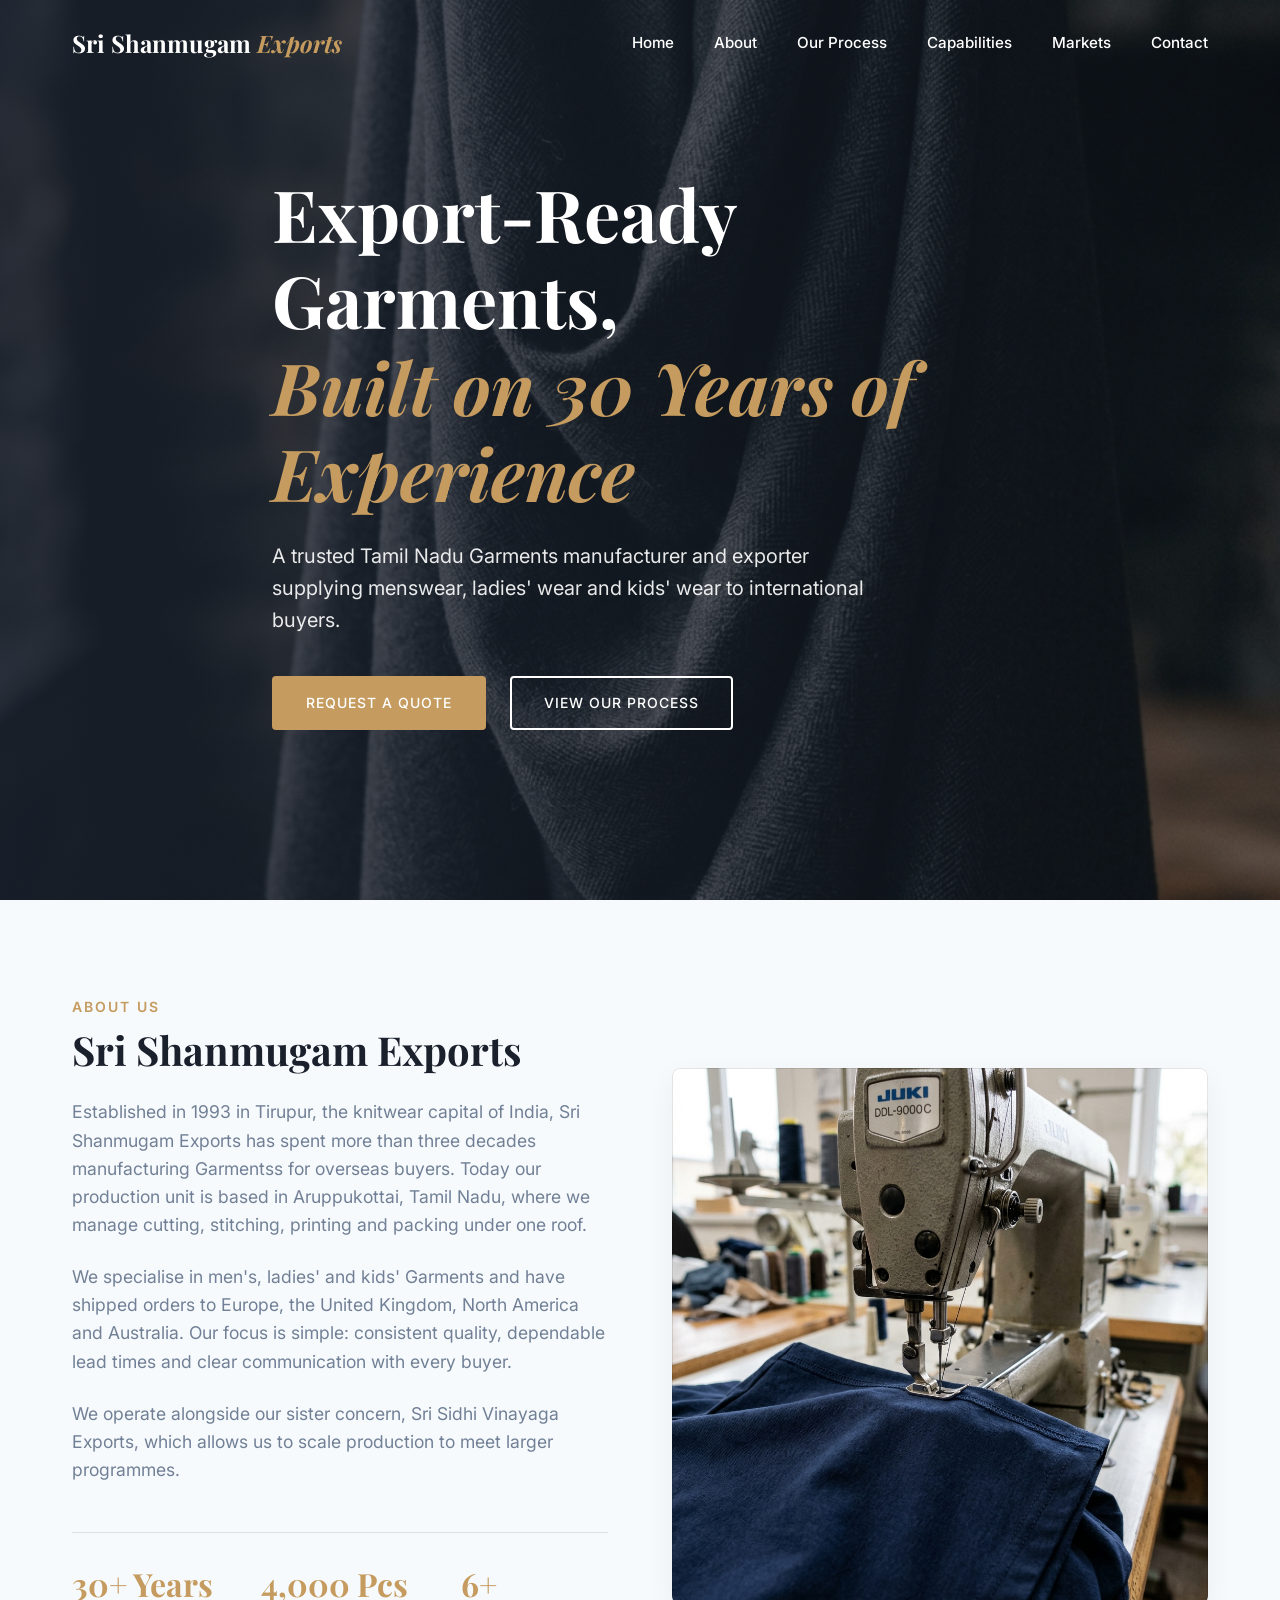
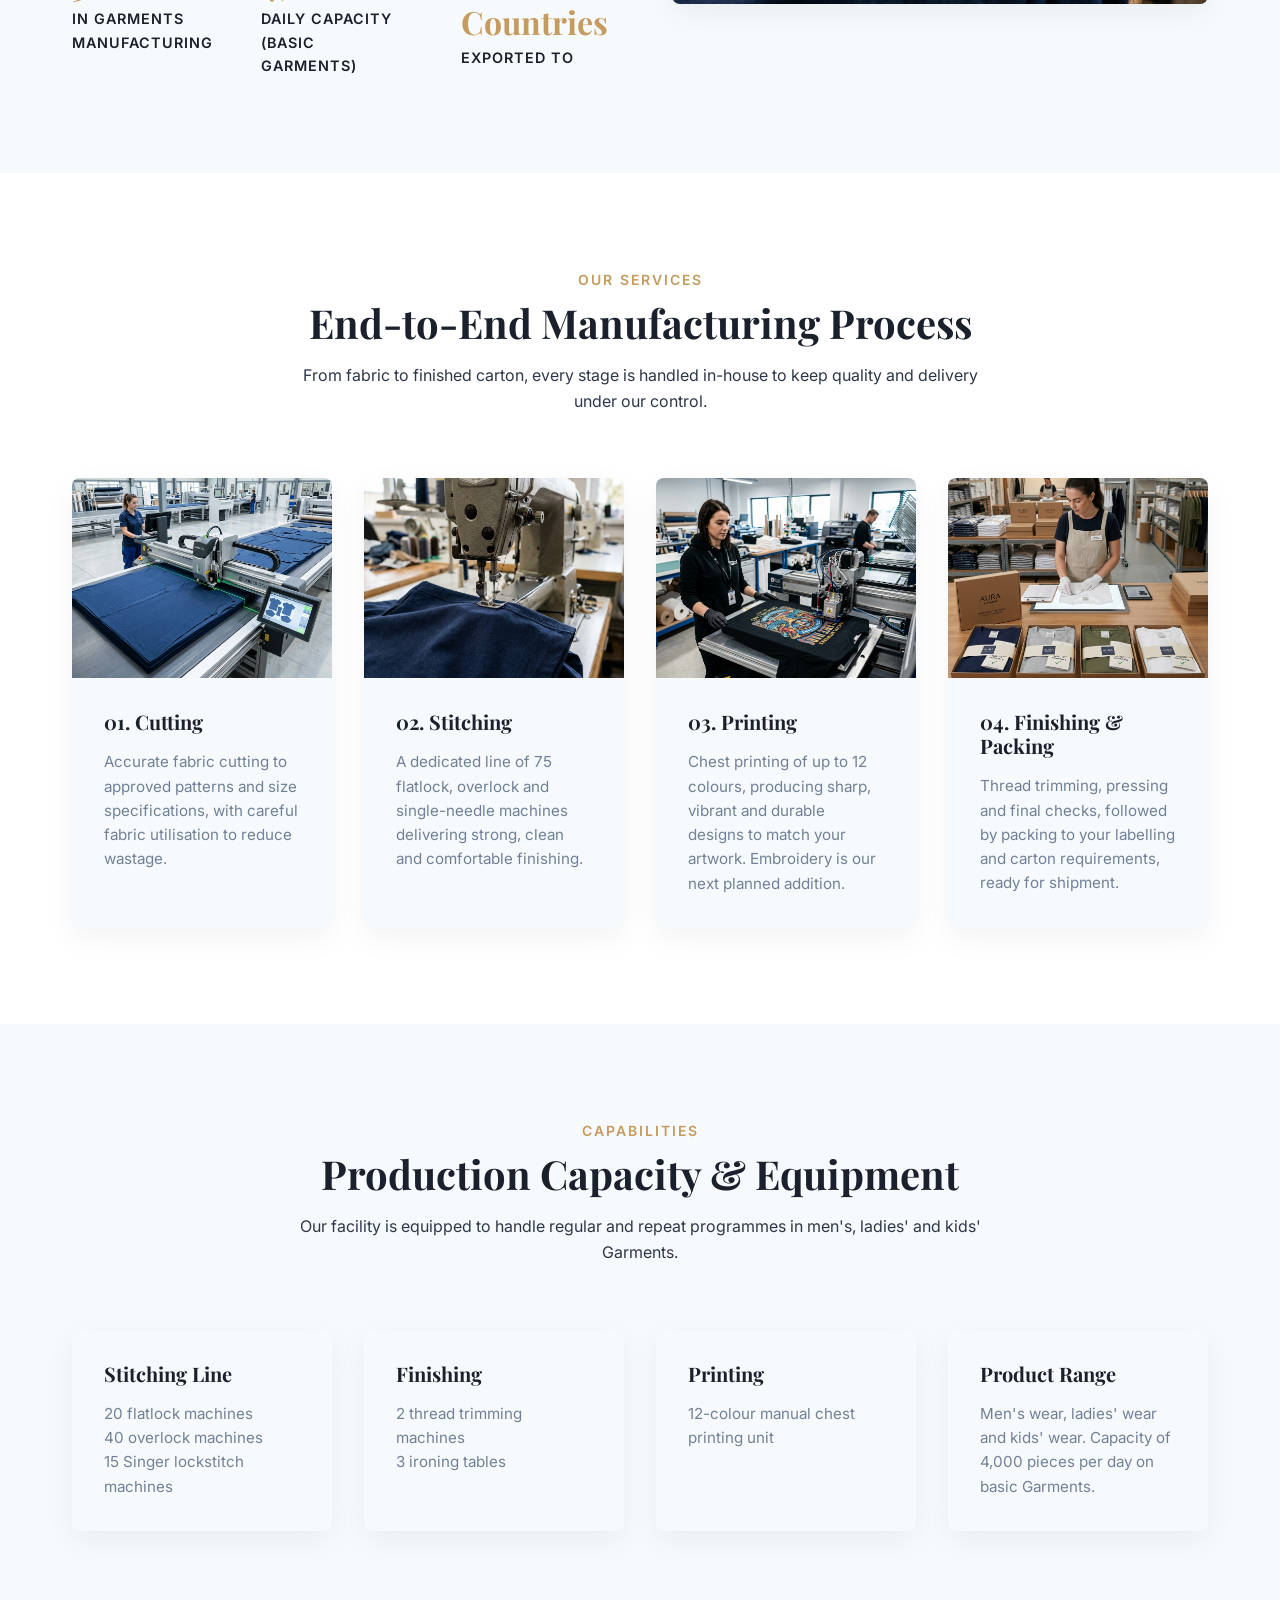
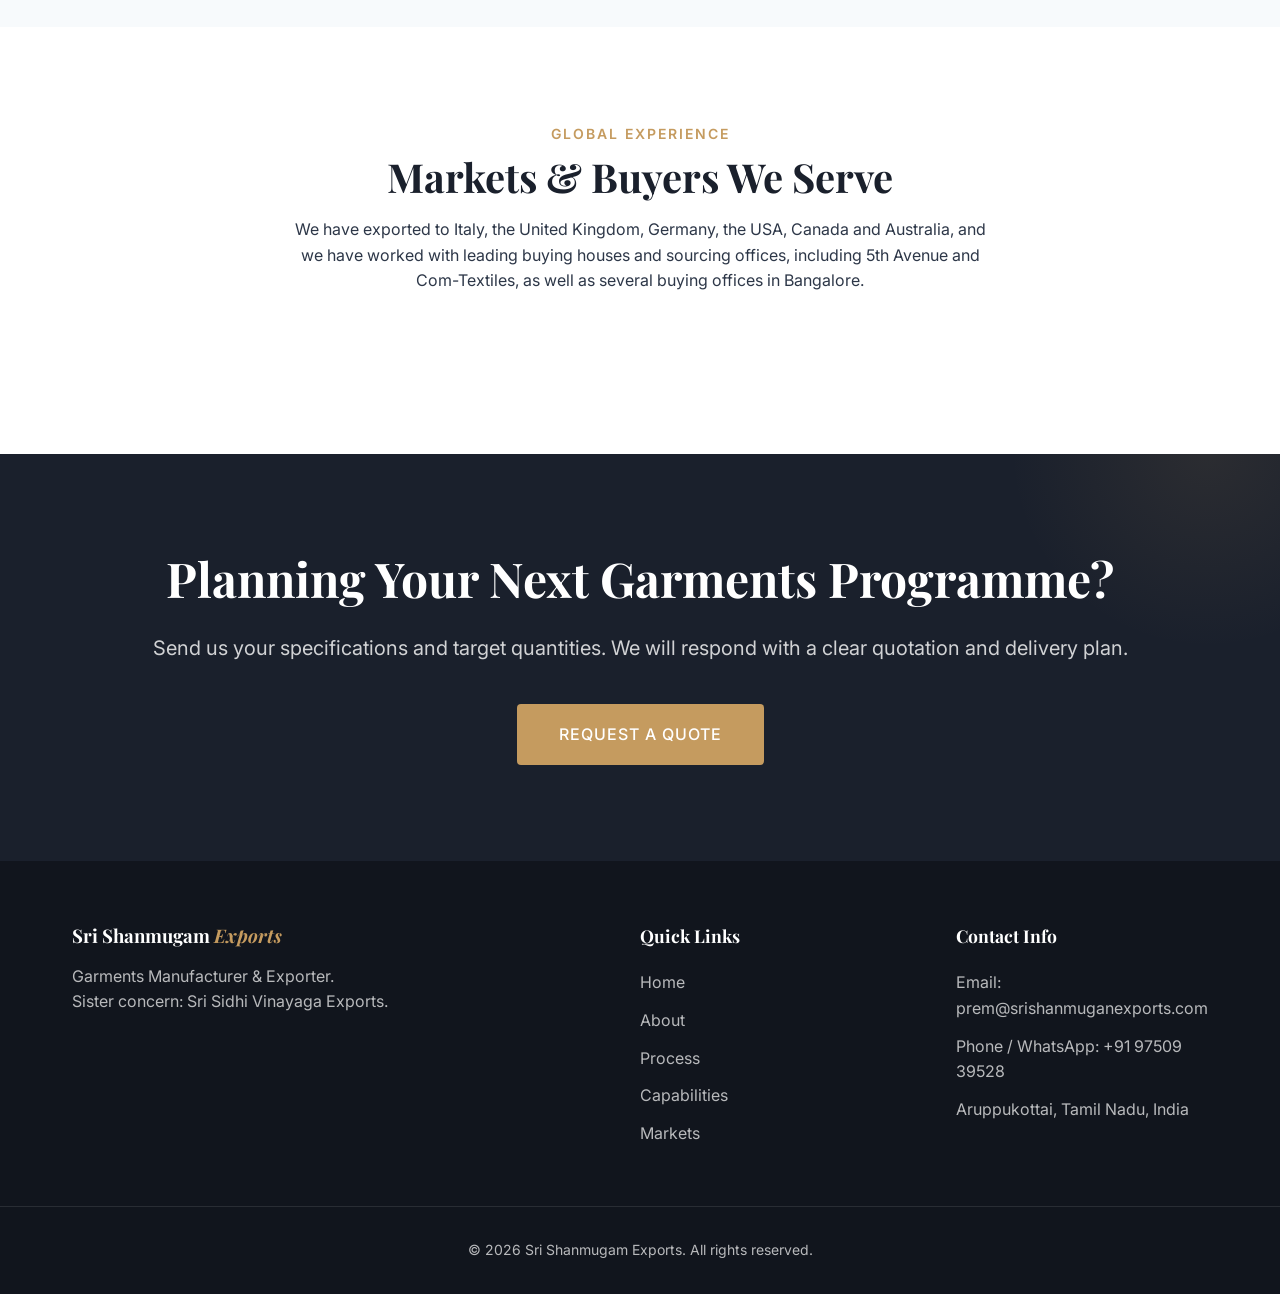
==== index.html @ 292165b9 "Update garment description in index.html Removed mention of daily capacity in the description." ====
<!DOCTYPE html>
<html lang="en">

<head>
    <meta charset="UTF-8">
    <meta name="viewport" content="width=device-width, initial-scale=1.0">
    <title>Sri Shanmugam Exports | Garments Manufacturer & Exporter, Tamil Nadu, India</title>
    <meta name="description" content="Sri Shanmugam Exports is a Tamil Nadu Garments manufacturer and exporter with 30+ years of experience. Menswear, ladies' wear and kids' wear. Capacity of 4,000 Garments per day.">
    <link rel="preconnect" href="https://fonts.googleapis.com">
    <link rel="preconnect" href="https://fonts.gstatic.com" crossorigin>
    <link
        href="https://fonts.googleapis.com/css2?family=Inter:wght@300;400;500;600;700&family=Playfair+Display:ital,wght@0,600;1,600&display=swap"
        rel="stylesheet">
    <link rel="stylesheet" href="styles.css">
</head>

<body>

    <header id="main-header">
        <div class="container header-container">
            <div class="logo">
                <a href="#">Sri Shanmugam <span>Exports</span></a>
            </div>
            <nav>
                <ul class="nav-links">
                    <li><a href="#home">Home</a></li>
                    <li><a href="#about">About</a></li>
                    <li><a href="#process">Our Process</a></li>
                    <li><a href="#capabilities">Capabilities</a></li>
                    <li><a href="#markets">Markets</a></li>
                    <li><a href="contact.html">Contact</a></li>
                </ul>
            </nav>
            <div class="mobile-menu-btn">
                <span></span>
                <span></span>
                <span></span>
            </div>
        </div>
    </header>

    <main>
        <section id="home" class="hero">
            <div class="hero-bg">
                <img src="assets/hero_bg.png" alt="Premium fabric texture">
                <div class="overlay"></div>
            </div>
            <div class="container hero-content fade-in-up">
                <h1>Export-Ready Garments, <br><span>Built on 30 Years of Experience</span></h1>
                <p>A trusted Tamil Nadu Garments manufacturer and exporter supplying menswear, ladies' wear and
                    kids' wear to international buyers.</p>
                <div class="hero-btns">
                    <a href="contact.html" class="btn btn-primary">Request a Quote</a>
                    <a href="#process" class="btn btn-outline">View Our Process</a>
                </div>
            </div>
        </section>

        <section id="about" class="about section-padding">
            <div class="container">
                <div class="about-grid">
                    <div class="about-text fade-in-left">
                        <span class="subtitle">About Us</span>
                        <h2>Sri Shanmugam Exports</h2>
                        <p>Established in 1993 in Tirupur, the knitwear capital of India, Sri Shanmugam Exports has
                            spent more than three decades manufacturing Garmentss for overseas buyers. Today our
                            production unit is based in Aruppukottai, Tamil Nadu, where we manage cutting, stitching,
                            printing and packing under one roof.</p>
                        <p>We specialise in men's, ladies' and kids' Garments and have shipped orders to Europe, the
                            United Kingdom, North America and Australia. Our focus is simple: consistent quality,
                            dependable lead times and clear communication with every buyer.</p>
                        <p>We operate alongside our sister concern, Sri Sidhi Vinayaga Exports, which allows us to
                            scale production to meet larger programmes.</p>
                        <div class="stats">
                            <div class="stat-item">
                                <h3>30+ Years</h3>
                                <p>In Garments Manufacturing</p>
                            </div>
                            <div class="stat-item">
                                <h3>4,000 Pcs</h3>
                                <p>Daily Capacity (Basic Garments)</p>
                            </div>
                            <div class="stat-item">
                                <h3>6+ Countries</h3>
                                <p>Exported To</p>
                            </div>
                        </div>
                    </div>
                    <div class="about-image fade-in-right">
                        <div class="image-wrapper">
                            <img src="assets/tshirt_stitching.png" alt="Garments stitching at Sri Shanmugam Exports">
                        </div>
                    </div>
                </div>
            </div>
        </section>

        <section id="process" class="process section-padding bg-light">
            <div class="container">
                <div class="section-header text-center fade-in-up">
                    <span class="subtitle">Our Services</span>
                    <h2>End-to-End Manufacturing Process</h2>
                    <p>From fabric to finished carton, every stage is handled in-house to keep quality and delivery
                        under our control.</p>
                </div>

                <div class="process-grid">
                    <div class="process-card fade-in-up" style="transition-delay: 0.1s;">
                        <div class="card-image">
                            <img src="assets/tshirt_cutting.png" alt="Fabric cutting">
                        </div>
                        <div class="card-content">
                            <h3>01. Cutting</h3>
                            <p>Accurate fabric cutting to approved patterns and size specifications, with careful
                                fabric utilisation to reduce wastage.</p>
                        </div>
                    </div>

                    <div class="process-card fade-in-up" style="transition-delay: 0.2s;">
                        <div class="card-image">
                            <img src="assets/tshirt_stitching.png" alt="Stitching">
                        </div>
                        <div class="card-content">
                            <h3>02. Stitching</h3>
                            <p>A dedicated line of 75 flatlock, overlock and single-needle machines delivering strong,
                                clean and comfortable finishing.</p>
                        </div>
                    </div>

                    <div class="process-card fade-in-up" style="transition-delay: 0.3s;">
                        <div class="card-image">
                            <img src="assets/tshirt_printing.png" alt="Chest printing">
                        </div>
                        <div class="card-content">
                            <h3>03. Printing</h3>
                            <p>Chest printing of up to 12 colours, producing sharp, vibrant and durable designs to
                                match your artwork. Embroidery is our next planned addition.</p>
                        </div>
                    </div>

                    <div class="process-card fade-in-up" style="transition-delay: 0.4s;">
                        <div class="card-image">
                            <img src="assets/tshirt_packing.png" alt="Finishing and packing">
                        </div>
                        <div class="card-content">
                            <h3>04. Finishing & Packing</h3>
                            <p>Thread trimming, pressing and final checks, followed by packing to your labelling and
                                carton requirements, ready for shipment.</p>
                        </div>
                    </div>
                </div>
            </div>
        </section>

        <section id="capabilities" class="process section-padding">
            <div class="container">
                <div class="section-header text-center fade-in-up">
                    <span class="subtitle">Capabilities</span>
                    <h2>Production Capacity & Equipment</h2>
                    <p>Our facility is equipped to handle regular and repeat programmes in men's, ladies' and kids'
                        Garments.</p>
                </div>

                <div class="process-grid">
                    <div class="process-card fade-in-up">
                        <div class="card-content">
                            <h3>Stitching Line</h3>
                            <p>20 flatlock machines<br>40 overlock machines<br>15 Singer lockstitch machines</p>
                        </div>
                    </div>
                    <div class="process-card fade-in-up">
                        <div class="card-content">
                            <h3>Finishing</h3>
                            <p>2 thread trimming machines<br>3 ironing tables</p>
                        </div>
                    </div>
                    <div class="process-card fade-in-up">
                        <div class="card-content">
                            <h3>Printing</h3>
                            <p>12-colour manual chest printing unit</p>
                        </div>
                    </div>
                    <div class="process-card fade-in-up">
                        <div class="card-content">
                            <h3>Product Range</h3>
                            <p>Men's wear, ladies' wear and kids' wear. Capacity of 4,000 pieces per day on basic
                                Garments.</p>
                        </div>
                    </div>
                </div>
            </div>
        </section>

        <section id="markets" class="process section-padding bg-light">
            <div class="container">
                <div class="section-header text-center fade-in-up">
                    <span class="subtitle">Global Experience</span>
                    <h2>Markets & Buyers We Serve</h2>
                    <p>We have exported to Italy, the United Kingdom, Germany, the USA, Canada and Australia, and
                        we have worked with leading buying houses and sourcing offices, including 5th Avenue and
                        Com-Textiles, as well as several buying offices in Bangalore.</p>
                    <!-- OPTIONAL: add buyer brand names below ONLY after confirming you are permitted to display them
                    <p>Brand programmes handled include Russell, Joe Boxer, Crocodile, Petrol, Replay and Allen Solly.</p>
                    -->
                </div>
            </div>
        </section>

        <section id="contact" class="cta section-padding">
            <div class="container text-center fade-in-up">
                <h2>Planning Your Next Garments Programme?</h2>
                <p>Send us your specifications and target quantities. We will respond with a clear quotation and
                    delivery plan.</p>
                <a href="contact.html" class="btn btn-primary btn-large">Request a Quote</a>
            </div>
        </section>
    </main>

    <footer>
        <div class="container footer-content">
            <div class="footer-brand">
                <h3>Sri Shanmugam <span>Exports</span></h3>
                <p>Garments Manufacturer & Exporter.<br>Sister concern: Sri Sidhi Vinayaga Exports.</p>
            </div>
            <div class="footer-links">
                <h4>Quick Links</h4>
                <ul>
                    <li><a href="#home">Home</a></li>
                    <li><a href="#about">About</a></li>
                    <li><a href="#process">Process</a></li>
                    <li><a href="#capabilities">Capabilities</a></li>
                    <li><a href="#markets">Markets</a></li>
                </ul>
            </div>
            <div class="footer-contact">
                <h4>Contact Info</h4>
                <p>Email: prem@srishanmuganexports.com</p>
                <p>Phone / WhatsApp: +91 97509 39528</p>
                <p>Aruppukottai, Tamil Nadu, India</p>
            </div>
        </div>
        <div class="footer-bottom text-center">
            <p>&copy; 2026 Sri Shanmugam Exports. All rights reserved.</p>
        </div>
    </footer>

    <script src="script.js"></script>
</body>

</html>
---- styles.css ----
:root {
    /* Color Palette */
    --color-primary: #1A202C; /* Deep Slate/Navy */
    --color-secondary: #2D3748;
    --color-accent: #C59B5F; /* Soft Gold/Bronze */
    --color-accent-hover: #A37F4C;
    --color-light: #F7FAFC;
    --color-white: #FFFFFF;
    --color-text-main: #2D3748;
    --color-text-muted: #718096;
    
    /* Typography */
    --font-heading: 'Playfair Display', serif;
    --font-body: 'Inter', sans-serif;
    
    /* Spacing & Layout */
    --transition: all 0.3s cubic-bezier(0.25, 0.8, 0.25, 1);
    --border-radius: 8px;
    --box-shadow: 0 10px 30px rgba(0, 0, 0, 0.05);
    --box-shadow-hover: 0 15px 40px rgba(0, 0, 0, 0.1);
}

* {
    margin: 0;
    padding: 0;
    box-sizing: border-box;
}

html {
    scroll-behavior: smooth;
}

body {
    font-family: var(--font-body);
    color: var(--color-text-main);
    background-color: var(--color-light);
    line-height: 1.6;
    overflow-x: hidden;
}

h1, h2, h3, h4, h5, h6 {
    font-family: var(--font-heading);
    color: var(--color-primary);
    line-height: 1.2;
    margin-bottom: 1rem;
}

a {
    text-decoration: none;
    color: inherit;
    transition: var(--transition);
}

ul {
    list-style: none;
}

img {
    max-width: 100%;
    height: auto;
    display: block;
}

.container {
    max-width: 1200px;
    margin: 0 auto;
    padding: 0 2rem;
}

.section-padding {
    padding: 6rem 0;
}

.text-center {
    text-align: center;
}

.bg-light {
    background-color: var(--color-white);
}

/* Typography Utilities */
.subtitle {
    display: block;
    color: var(--color-accent);
    text-transform: uppercase;
    letter-spacing: 2px;
    font-size: 0.875rem;
    font-weight: 600;
    margin-bottom: 0.5rem;
}

/* Buttons */
.btn {
    display: inline-block;
    padding: 0.875rem 2rem;
    border-radius: 4px;
    font-weight: 500;
    text-transform: uppercase;
    letter-spacing: 1px;
    font-size: 0.875rem;
    cursor: pointer;
    border: 2px solid transparent;
}

.btn-primary {
    background-color: var(--color-accent);
    color: var(--color-white);
}

.btn-primary:hover {
    background-color: var(--color-accent-hover);
    transform: translateY(-2px);
}

.btn-outline {
    background-color: transparent;
    color: var(--color-white);
    border-color: var(--color-white);
}

.btn-outline:hover {
    background-color: var(--color-white);
    color: var(--color-primary);
    transform: translateY(-2px);
}

.btn-large {
    padding: 1rem 2.5rem;
    font-size: 1rem;
}

/* Header & Navigation */
header {
    position: fixed;
    top: 0;
    left: 0;
    width: 100%;
    z-index: 1000;
    padding: 1.5rem 0;
    transition: var(--transition);
}

header.scrolled {
    background-color: var(--color-white);
    padding: 1rem 0;
    box-shadow: 0 2px 20px rgba(0, 0, 0, 0.05);
}

header.scrolled .logo a,
header.scrolled .nav-links a {
    color: var(--color-primary);
}

header.scrolled .mobile-menu-btn span {
    background-color: var(--color-primary);
}

.header-container {
    display: flex;
    justify-content: space-between;
    align-items: center;
}

.logo a {
    font-family: var(--font-heading);
    font-size: 1.5rem;
    font-weight: 700;
    color: var(--color-white);
}

.logo span {
    color: var(--color-accent);
    font-style: italic;
}

.nav-links {
    display: flex;
    gap: 2.5rem;
}

.nav-links a {
    color: var(--color-white);
    font-size: 0.95rem;
    font-weight: 500;
    position: relative;
}

.nav-links a::after {
    content: '';
    position: absolute;
    bottom: -5px;
    left: 0;
    width: 0;
    height: 2px;
    background-color: var(--color-accent);
    transition: var(--transition);
}

.nav-links a:hover::after {
    width: 100%;
}

.mobile-menu-btn {
    display: none;
    flex-direction: column;
    gap: 6px;
    cursor: pointer;
}

.mobile-menu-btn span {
    width: 30px;
    height: 2px;
    background-color: var(--color-white);
    transition: var(--transition);
}

/* Hero Section */
.hero {
    position: relative;
    height: 100vh;
    display: flex;
    align-items: center;
    overflow: hidden;
}

.hero-bg {
    position: absolute;
    top: 0;
    left: 0;
    width: 100%;
    height: 100%;
    z-index: -1;
}

.hero-bg img {
    width: 100%;
    height: 100%;
    object-fit: cover;
    transform: scale(1.05);
    animation: slowZoom 20s infinite alternate;
}

.overlay {
    position: absolute;
    top: 0;
    left: 0;
    width: 100%;
    height: 100%;
    background: linear-gradient(to right, rgba(26, 32, 44, 0.9) 0%, rgba(26, 32, 44, 0.4) 100%);
}

.hero-content {
    max-width: 800px;
}

.hero-content h1 {
    color: var(--color-white);
    font-size: 4.5rem;
    margin-bottom: 1.5rem;
}

.hero-content h1 span {
    color: var(--color-accent);
    font-style: italic;
}

.hero-content p {
    color: rgba(255, 255, 255, 0.9);
    font-size: 1.25rem;
    margin-bottom: 2.5rem;
    max-width: 600px;
}

.hero-btns {
    display: flex;
    gap: 1.5rem;
}

/* About Section */
.about-grid {
    display: grid;
    grid-template-columns: 1fr 1fr;
    gap: 4rem;
    align-items: center;
}

.about-text h2 {
    font-size: 2.5rem;
    margin-bottom: 1.5rem;
}

.about-text p {
    color: var(--color-text-muted);
    margin-bottom: 1.5rem;
    font-size: 1.1rem;
}

.stats {
    display: flex;
    gap: 3rem;
    margin-top: 3rem;
    padding-top: 2rem;
    border-top: 1px solid rgba(0, 0, 0, 0.1);
}

.stat-item h3 {
    font-size: 2rem;
    color: var(--color-accent);
    margin-bottom: 0.25rem;
}

.stat-item p {
    font-size: 0.9rem;
    color: var(--color-primary);
    text-transform: uppercase;
    letter-spacing: 1px;
    font-weight: 600;
    margin-bottom: 0;
}

.image-wrapper {
    position: relative;
    border-radius: var(--border-radius);
    overflow: hidden;
    box-shadow: var(--box-shadow);
}

.image-wrapper::after {
    content: '';
    position: absolute;
    top: 0;
    left: 0;
    width: 100%;
    height: 100%;
    box-shadow: inset 0 0 0 1px rgba(0,0,0,0.1);
    border-radius: var(--border-radius);
    pointer-events: none;
}

.image-wrapper img {
    transition: transform 0.5s ease;
}

.image-wrapper:hover img {
    transform: scale(1.05);
}

/* Process Section */
.section-header {
    margin-bottom: 4rem;
    max-width: 700px;
    margin-left: auto;
    margin-right: auto;
}

.section-header h2 {
    font-size: 2.5rem;
}

.process-grid {
    display: grid;
    grid-template-columns: repeat(auto-fit, minmax(250px, 1fr));
    gap: 2rem;
}

.process-card {
    background-color: var(--color-light);
    border-radius: var(--border-radius);
    overflow: hidden;
    box-shadow: var(--box-shadow);
    transition: var(--transition);
}

.process-card:hover {
    transform: translateY(-10px);
    box-shadow: var(--box-shadow-hover);
}

.card-image {
    height: 200px;
    overflow: hidden;
}

.card-image img {
    width: 100%;
    height: 100%;
    object-fit: cover;
    transition: transform 0.5s ease;
}

.process-card:hover .card-image img {
    transform: scale(1.1);
}

.card-content {
    padding: 2rem;
}

.card-content h3 {
    font-size: 1.25rem;
    margin-bottom: 1rem;
    color: var(--color-primary);
}

.card-content p {
    color: var(--color-text-muted);
    font-size: 0.95rem;
}

/* CTA Section */
.cta {
    background-color: var(--color-primary);
    color: var(--color-white);
    position: relative;
    overflow: hidden;
}

.cta::before {
    content: '';
    position: absolute;
    top: -50%;
    right: -10%;
    width: 400px;
    height: 400px;
    background: radial-gradient(circle, rgba(197, 155, 95, 0.1) 0%, rgba(255,255,255,0) 70%);
    border-radius: 50%;
}

.cta h2 {
    color: var(--color-white);
    font-size: 3rem;
    margin-bottom: 1.5rem;
}

.cta p {
    color: rgba(255, 255, 255, 0.8);
    font-size: 1.25rem;
    margin-bottom: 2.5rem;
}

/* Footer */
footer {
    background-color: #11151d;
    color: rgba(255, 255, 255, 0.7);
    padding: 4rem 0 2rem;
}

.footer-content {
    display: grid;
    grid-template-columns: 2fr 1fr 1fr;
    gap: 4rem;
    margin-bottom: 3rem;
}

.footer-brand h3 {
    color: var(--color-white);
    font-family: var(--font-heading);
    margin-bottom: 1rem;
}

.footer-brand span {
    color: var(--color-accent);
    font-style: italic;
}

.footer-links h4, .footer-contact h4 {
    color: var(--color-white);
    margin-bottom: 1.5rem;
    font-size: 1.1rem;
}

.footer-links ul li {
    margin-bottom: 0.75rem;
}

.footer-links a:hover {
    color: var(--color-accent);
}

.footer-contact p {
    margin-bottom: 0.75rem;
}

.footer-bottom {
    padding-top: 2rem;
    border-top: 1px solid rgba(255, 255, 255, 0.1);
    font-size: 0.875rem;
}

/* Animations & Micro-interactions */
@keyframes slowZoom {
    0% { transform: scale(1); }
    100% { transform: scale(1.1); }
}

.fade-in-up {
    opacity: 0;
    transform: translateY(30px);
    transition: opacity 0.8s ease, transform 0.8s ease;
}

.fade-in-left {
    opacity: 0;
    transform: translateX(-30px);
    transition: opacity 0.8s ease, transform 0.8s ease;
}

.fade-in-right {
    opacity: 0;
    transform: translateX(30px);
    transition: opacity 0.8s ease, transform 0.8s ease;
}

.is-visible {
    opacity: 1;
    transform: translate(0);
}

/* Responsive Design */
@media (max-width: 992px) {
    .about-grid {
        grid-template-columns: 1fr;
        gap: 3rem;
    }
    
    .hero-content h1 {
        font-size: 3.5rem;
    }
}

@media (max-width: 768px) {
    .nav-links {
        display: none;
    }
    
    .mobile-menu-btn {
        display: flex;
    }
    
    .hero-content h1 {
        font-size: 2.8rem;
    }
    
    .hero-btns {
        flex-direction: column;
        gap: 1rem;
    }
    
    .hero-btns .btn {
        width: 100%;
        text-align: center;
    }
    
    .footer-content {
        grid-template-columns: 1fr;
        gap: 2rem;
    }
}

/* Contact Page Styles */
.page-header {
    background-color: var(--color-primary);
    color: var(--color-white);
    padding: 10rem 0 6rem;
    position: relative;
}

.page-header h1 {
    color: var(--color-white);
    font-size: 3.5rem;
    margin-bottom: 1rem;
}

.page-header h1 span {
    color: var(--color-accent);
    font-style: italic;
}

.page-header p {
    font-size: 1.2rem;
    color: rgba(255, 255, 255, 0.8);
    max-width: 600px;
    margin: 0 auto;
}

.contact-grid {
    display: grid;
    grid-template-columns: 1fr 1.5fr;
    gap: 4rem;
}

.contact-info h2 {
    font-size: 2rem;
    margin-bottom: 1.5rem;
}

.contact-info p {
    color: var(--color-text-muted);
    margin-bottom: 2.5rem;
}

.info-block {
    margin-bottom: 2rem;
}

.info-block h4 {
    font-size: 1.1rem;
    margin-bottom: 0.5rem;
    color: var(--color-primary);
}

.info-block p {
    color: var(--color-text-muted);
    margin-bottom: 0;
    line-height: 1.8;
}

.info-block a {
    color: var(--color-accent);
}

.info-block a:hover {
    text-decoration: underline;
}

.contact-form-container {
    background: var(--color-white);
    padding: 3rem;
    border-radius: var(--border-radius);
    box-shadow: var(--box-shadow);
}

.form-group {
    margin-bottom: 1.5rem;
}

.form-group label {
    display: block;
    margin-bottom: 0.5rem;
    font-weight: 500;
    color: var(--color-primary);
}

.form-group input,
.form-group select,
.form-group textarea {
    width: 100%;
    padding: 0.875rem 1rem;
    border: 1px solid #E2E8F0;
    border-radius: 4px;
    font-family: var(--font-body);
    font-size: 1rem;
    color: var(--color-text-main);
    transition: var(--transition);
    background-color: var(--color-light);
}

.form-group input:focus,
.form-group select:focus,
.form-group textarea:focus {
    outline: none;
    border-color: var(--color-accent);
    box-shadow: 0 0 0 3px rgba(197, 155, 95, 0.1);
}

@media (max-width: 992px) {
    .contact-grid {
        grid-template-columns: 1fr;
    }
}
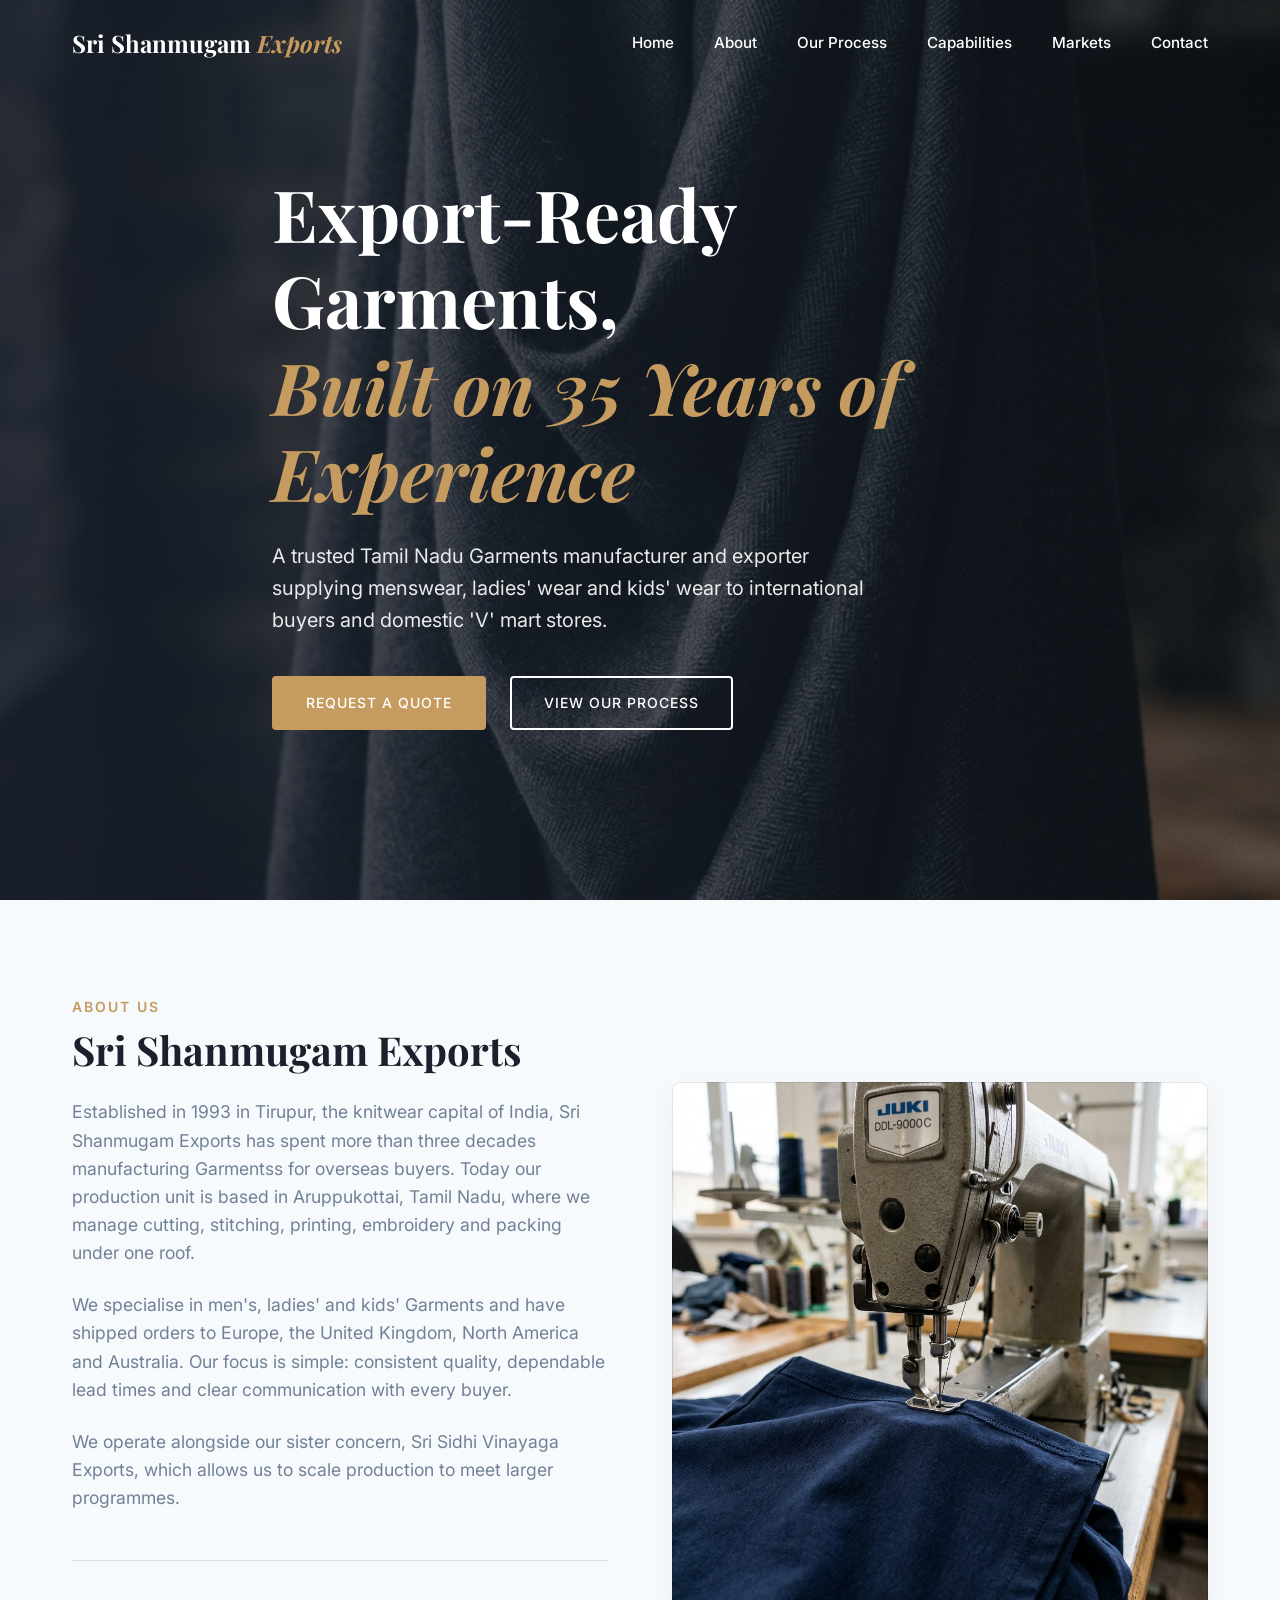
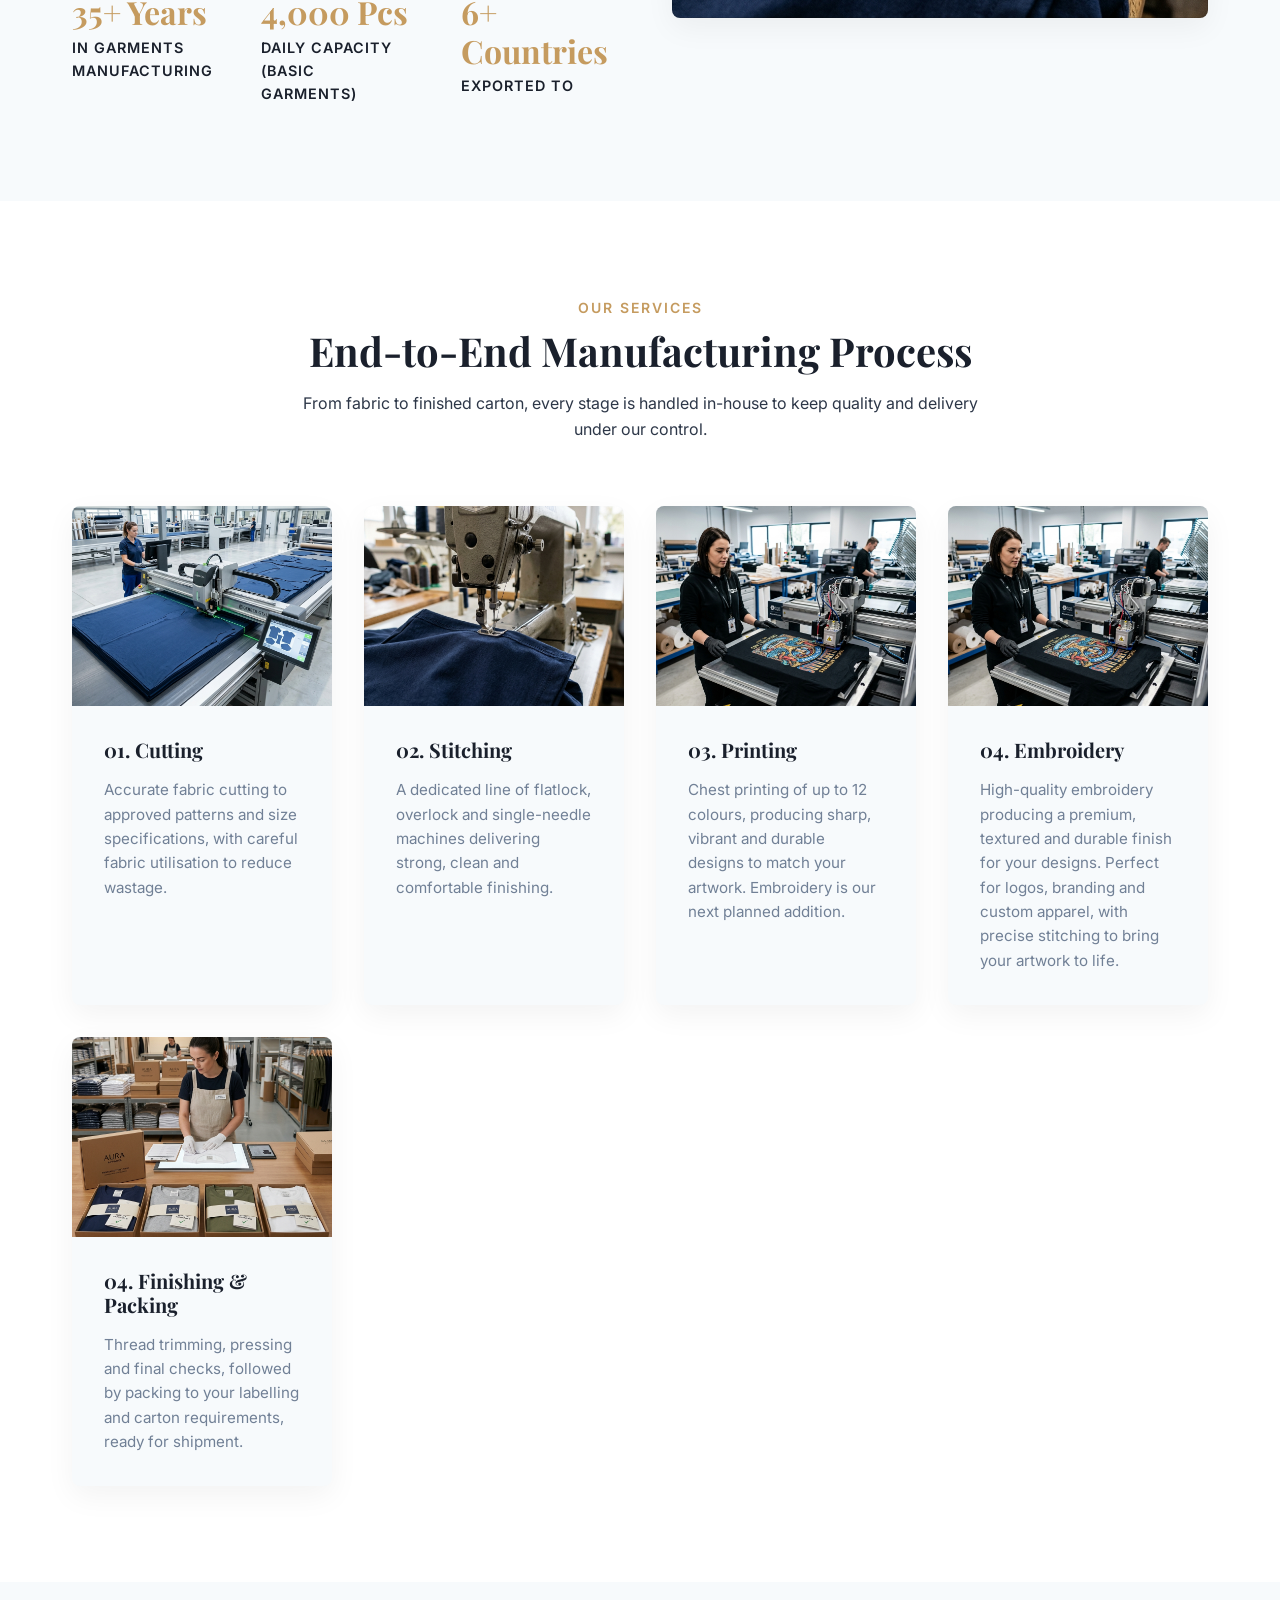
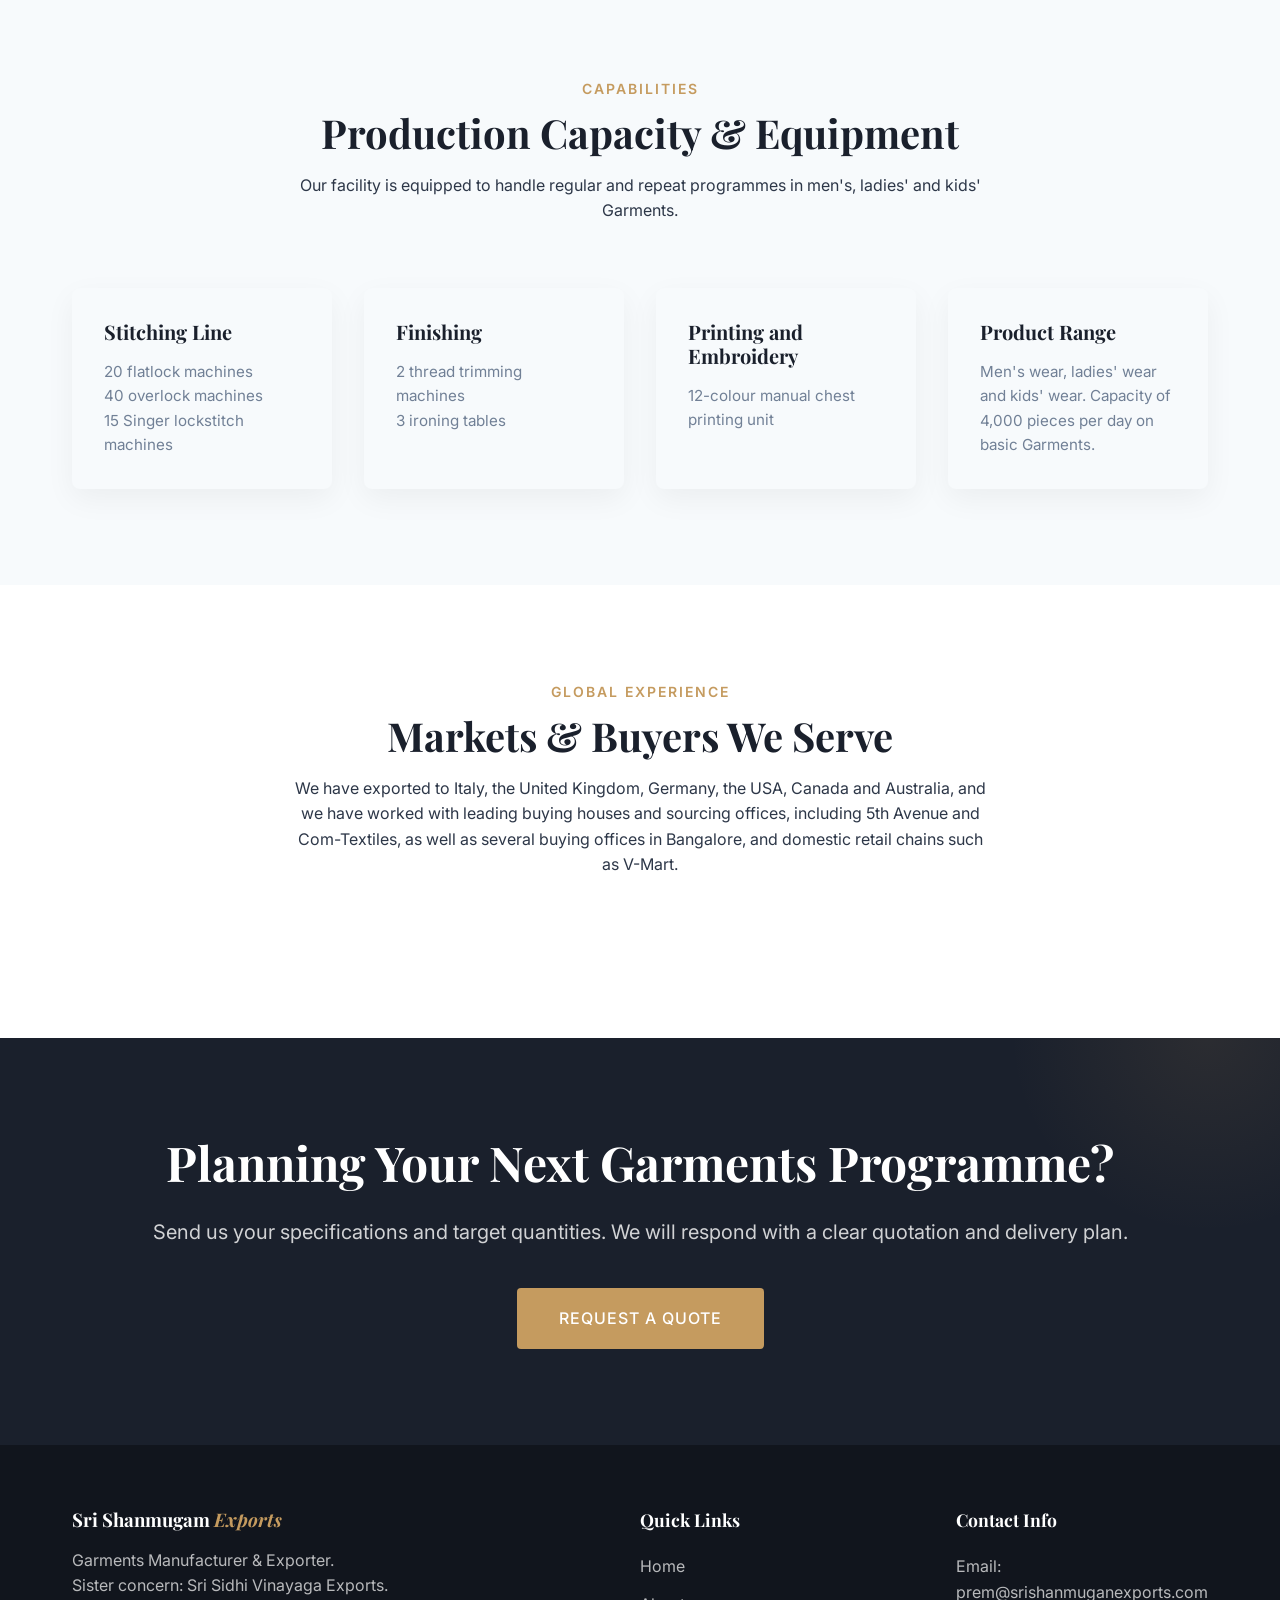
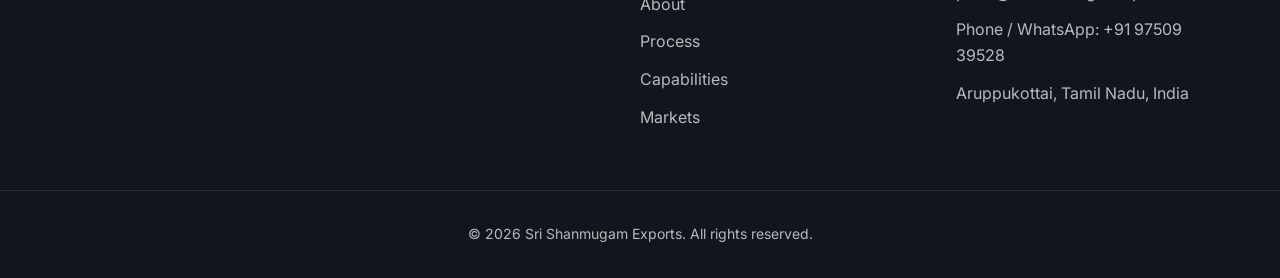
==== commit d356497e: "Update experience years and add embroidery service Updated experience references and added embroider" ====
--- a/index.html
+++ b/index.html
@@ -46,9 +46,9 @@
                 <div class="overlay"></div>
             </div>
             <div class="container hero-content fade-in-up">
-                <h1>Export-Ready Garments, <br><span>Built on 30 Years of Experience</span></h1>
+                <h1>Export-Ready Garments, <br><span>Built on 35 Years of Experience</span></h1>
                 <p>A trusted Tamil Nadu Garments manufacturer and exporter supplying menswear, ladies' wear and
-                    kids' wear to international buyers.</p>
+                    kids' wear to international buyers and domestic 'V' mart stores.</p>
                 <div class="hero-btns">
                     <a href="contact.html" class="btn btn-primary">Request a Quote</a>
                     <a href="#process" class="btn btn-outline">View Our Process</a>
@@ -65,7 +65,7 @@
                         <p>Established in 1993 in Tirupur, the knitwear capital of India, Sri Shanmugam Exports has
                             spent more than three decades manufacturing Garmentss for overseas buyers. Today our
                             production unit is based in Aruppukottai, Tamil Nadu, where we manage cutting, stitching,
-                            printing and packing under one roof.</p>
+                            printing, embroidery and packing under one roof.</p>
                         <p>We specialise in men's, ladies' and kids' Garments and have shipped orders to Europe, the
                             United Kingdom, North America and Australia. Our focus is simple: consistent quality,
                             dependable lead times and clear communication with every buyer.</p>
@@ -73,7 +73,7 @@
                             scale production to meet larger programmes.</p>
                         <div class="stats">
                             <div class="stat-item">
-                                <h3>30+ Years</h3>
+                                <h3>35+ Years</h3>
                                 <p>In Garments Manufacturing</p>
                             </div>
                             <div class="stat-item">
@@ -122,7 +122,7 @@
                         </div>
                         <div class="card-content">
                             <h3>02. Stitching</h3>
-                            <p>A dedicated line of 75 flatlock, overlock and single-needle machines delivering strong,
+                            <p>A dedicated line of flatlock, overlock and single-needle machines delivering strong,
                                 clean and comfortable finishing.</p>
                         </div>
                     </div>
@@ -135,6 +135,18 @@
                             <h3>03. Printing</h3>
                             <p>Chest printing of up to 12 colours, producing sharp, vibrant and durable designs to
                                 match your artwork. Embroidery is our next planned addition.</p>
+                        </div>
+                    </div>
+
+                     <div class="process-card fade-in-up" style="transition-delay: 0.3s;">
+                        <div class="card-image">
+                            <img src="assets/tshirt_printing.png" alt="Embroidery">
+                        </div>
+                        <div class="card-content">
+                            <h3>04. Embroidery</h3>
+                            <p>High-quality embroidery producing a premium, textured and durable finish for your designs.
+                                Perfect for logos, branding and custom apparel, with precise stitching to bring your artwork to life.
+                            </p>
                         </div>
                     </div>
 
@@ -176,7 +188,7 @@
                     </div>
                     <div class="process-card fade-in-up">
                         <div class="card-content">
-                            <h3>Printing</h3>
+                            <h3>Printing and Embroidery</h3>
                             <p>12-colour manual chest printing unit</p>
                         </div>
                     </div>
@@ -198,10 +210,7 @@
                     <h2>Markets & Buyers We Serve</h2>
                     <p>We have exported to Italy, the United Kingdom, Germany, the USA, Canada and Australia, and
                         we have worked with leading buying houses and sourcing offices, including 5th Avenue and
-                        Com-Textiles, as well as several buying offices in Bangalore.</p>
-                    <!-- OPTIONAL: add buyer brand names below ONLY after confirming you are permitted to display them
-                    <p>Brand programmes handled include Russell, Joe Boxer, Crocodile, Petrol, Replay and Allen Solly.</p>
-                    -->
+                        Com-Textiles, as well as several buying offices in Bangalore, and domestic retail chains such as V-Mart.</p>
                 </div>
             </div>
         </section>
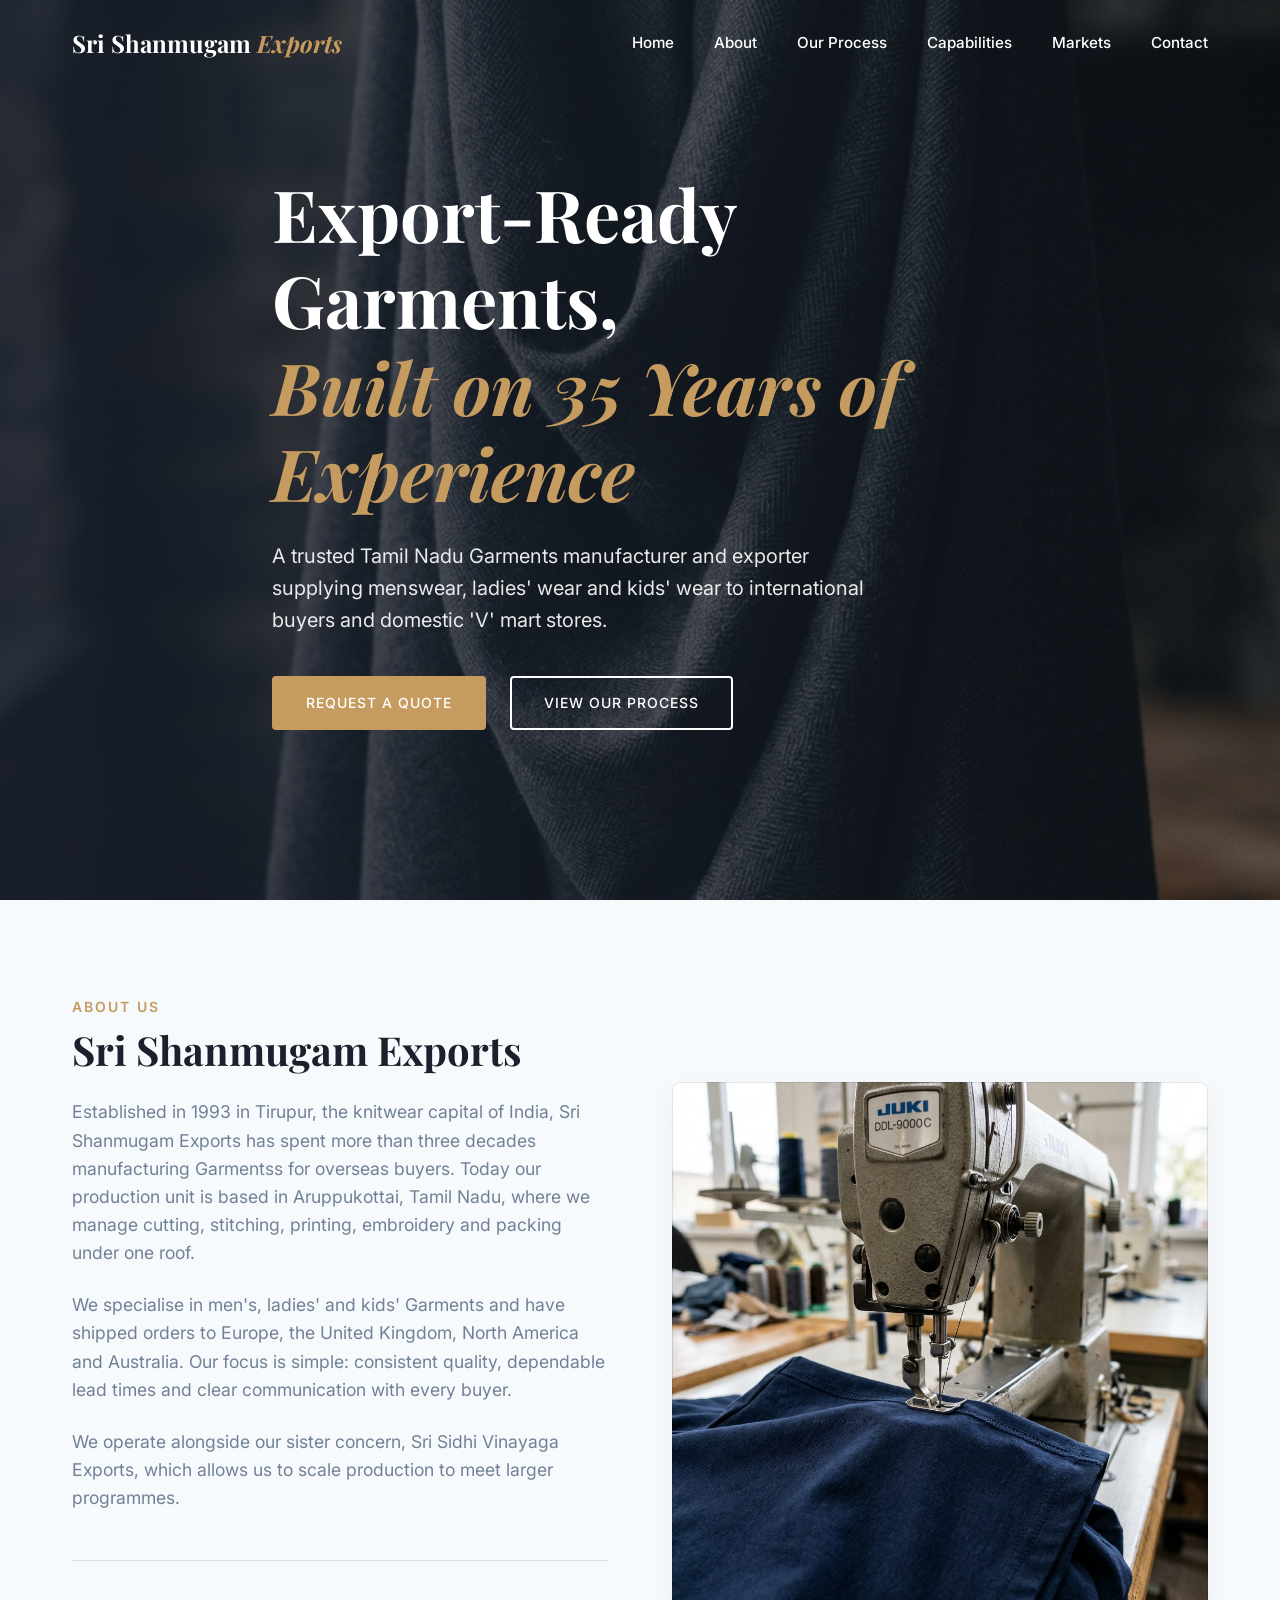
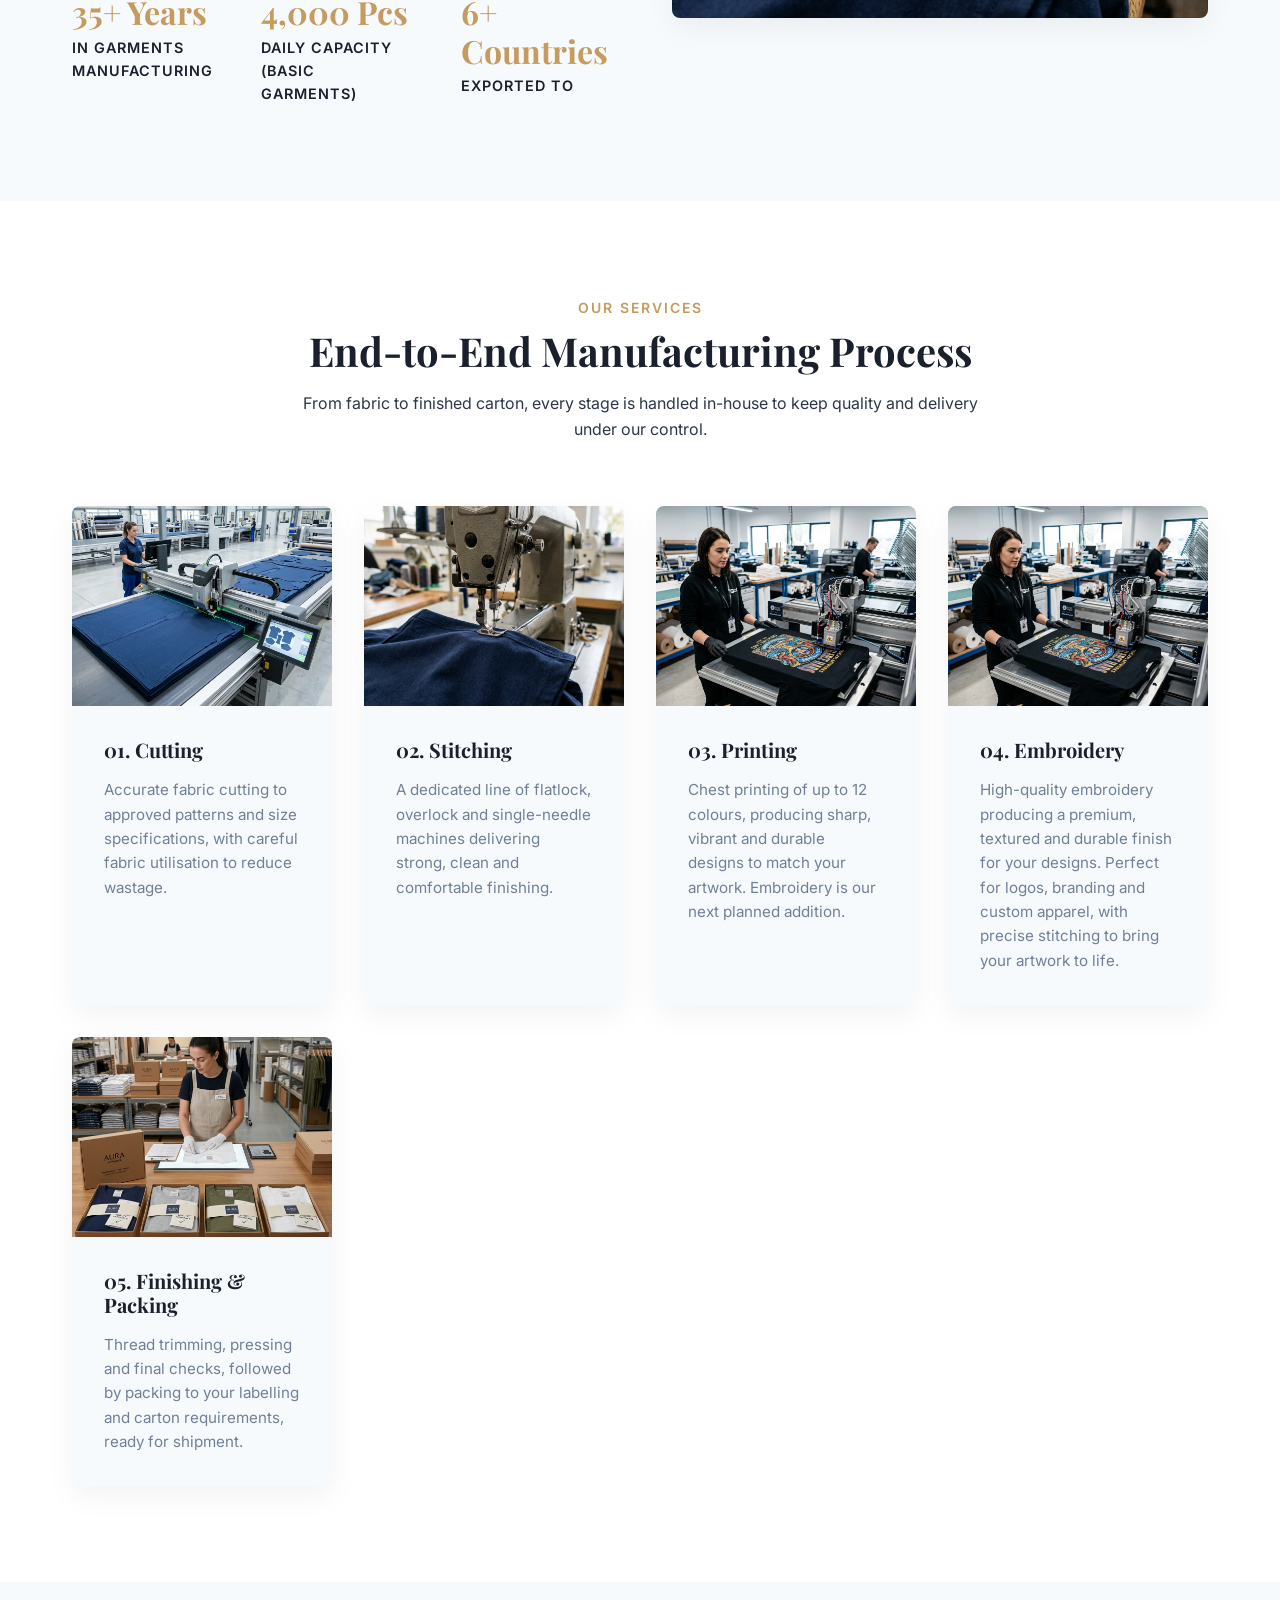
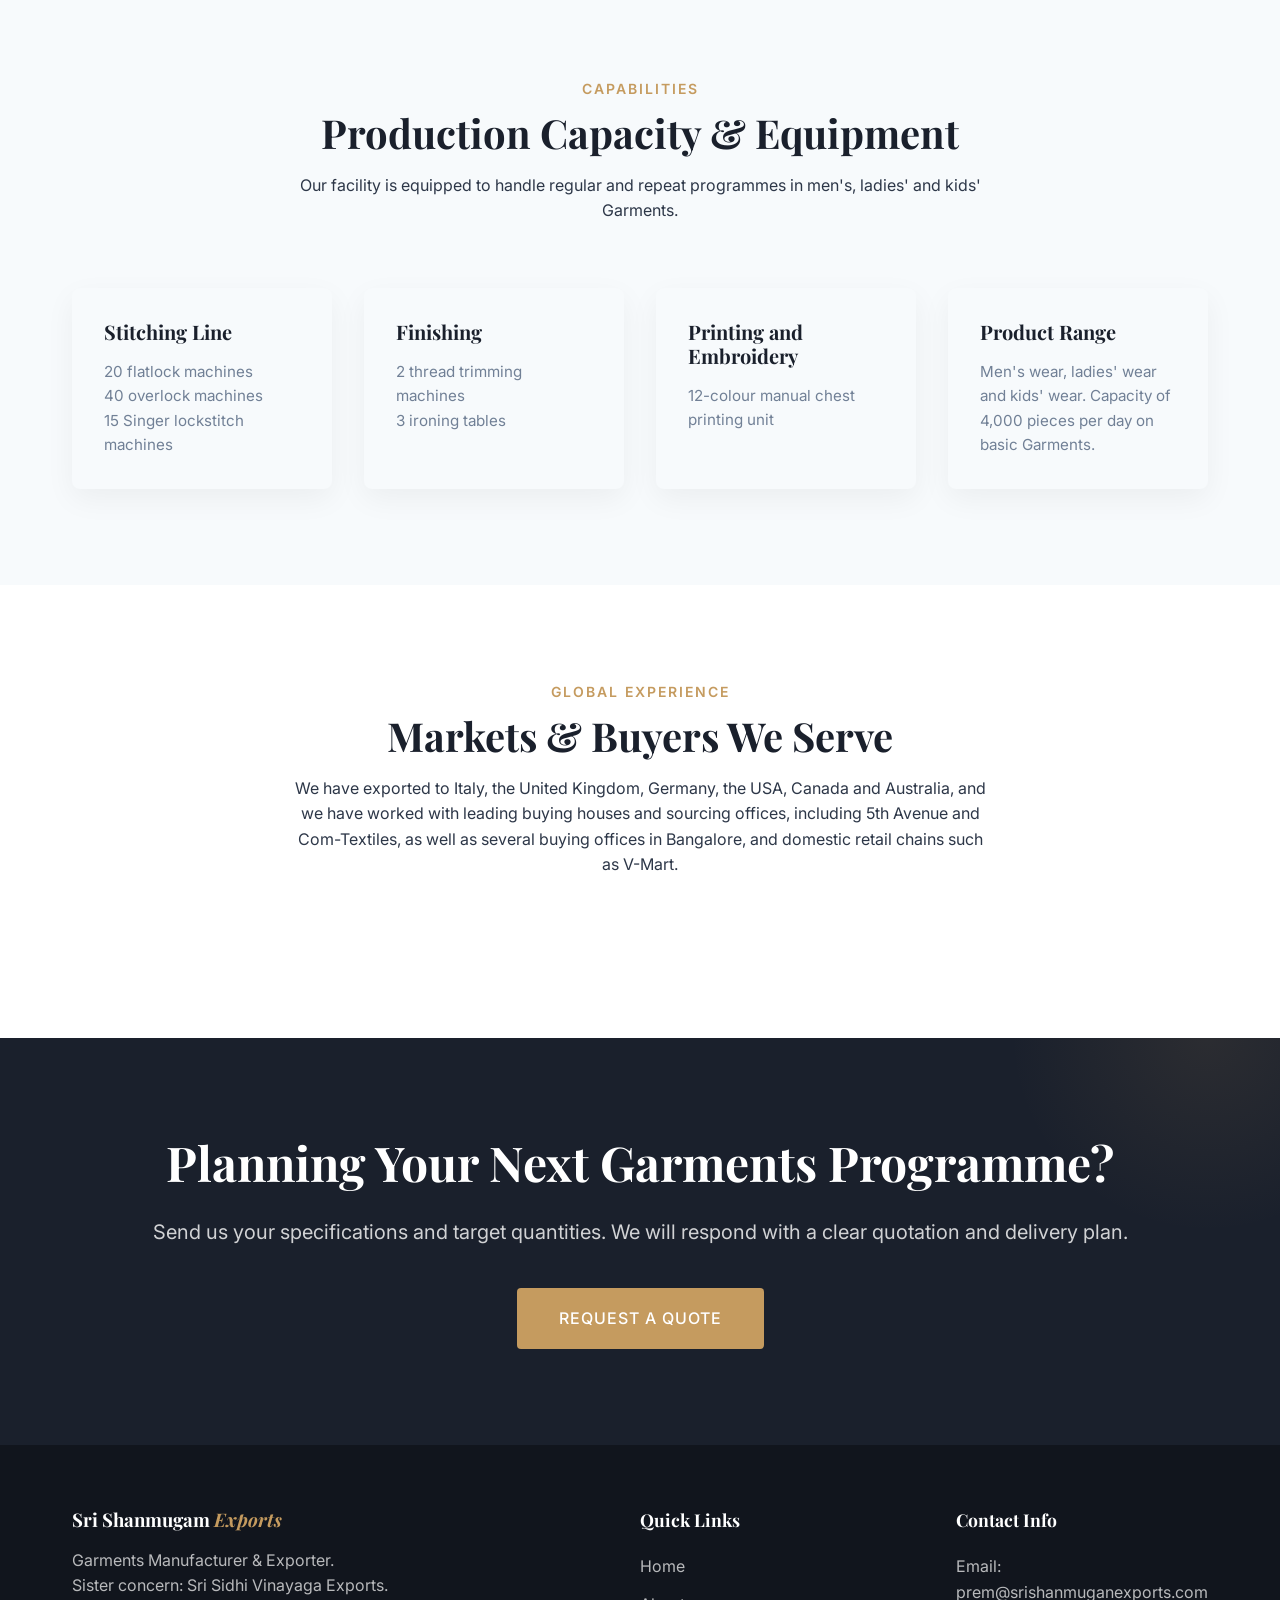
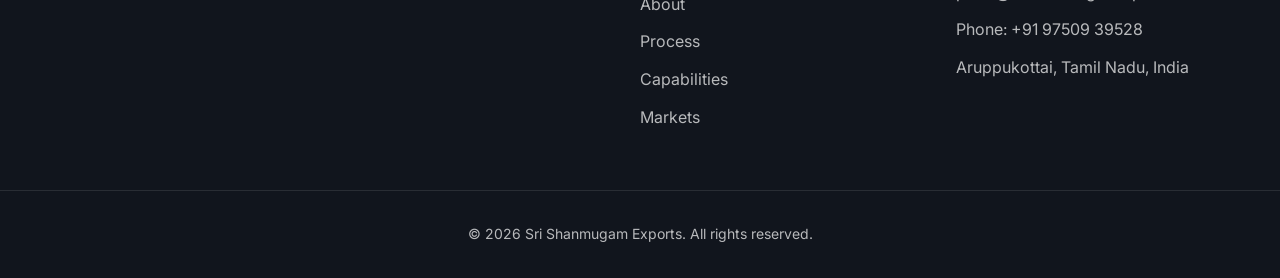
==== commit 77f604cc: "Update index.html" ====
--- a/index.html
+++ b/index.html
@@ -155,7 +155,7 @@
                             <img src="assets/tshirt_packing.png" alt="Finishing and packing">
                         </div>
                         <div class="card-content">
-                            <h3>04. Finishing & Packing</h3>
+                            <h3>05. Finishing & Packing</h3>
                             <p>Thread trimming, pressing and final checks, followed by packing to your labelling and
                                 carton requirements, ready for shipment.</p>
                         </div>
@@ -244,7 +244,7 @@
             <div class="footer-contact">
                 <h4>Contact Info</h4>
                 <p>Email: prem@srishanmuganexports.com</p>
-                <p>Phone / WhatsApp: +91 97509 39528</p>
+                <p>Phone: +91 97509 39528</p>
                 <p>Aruppukottai, Tamil Nadu, India</p>
             </div>
         </div>
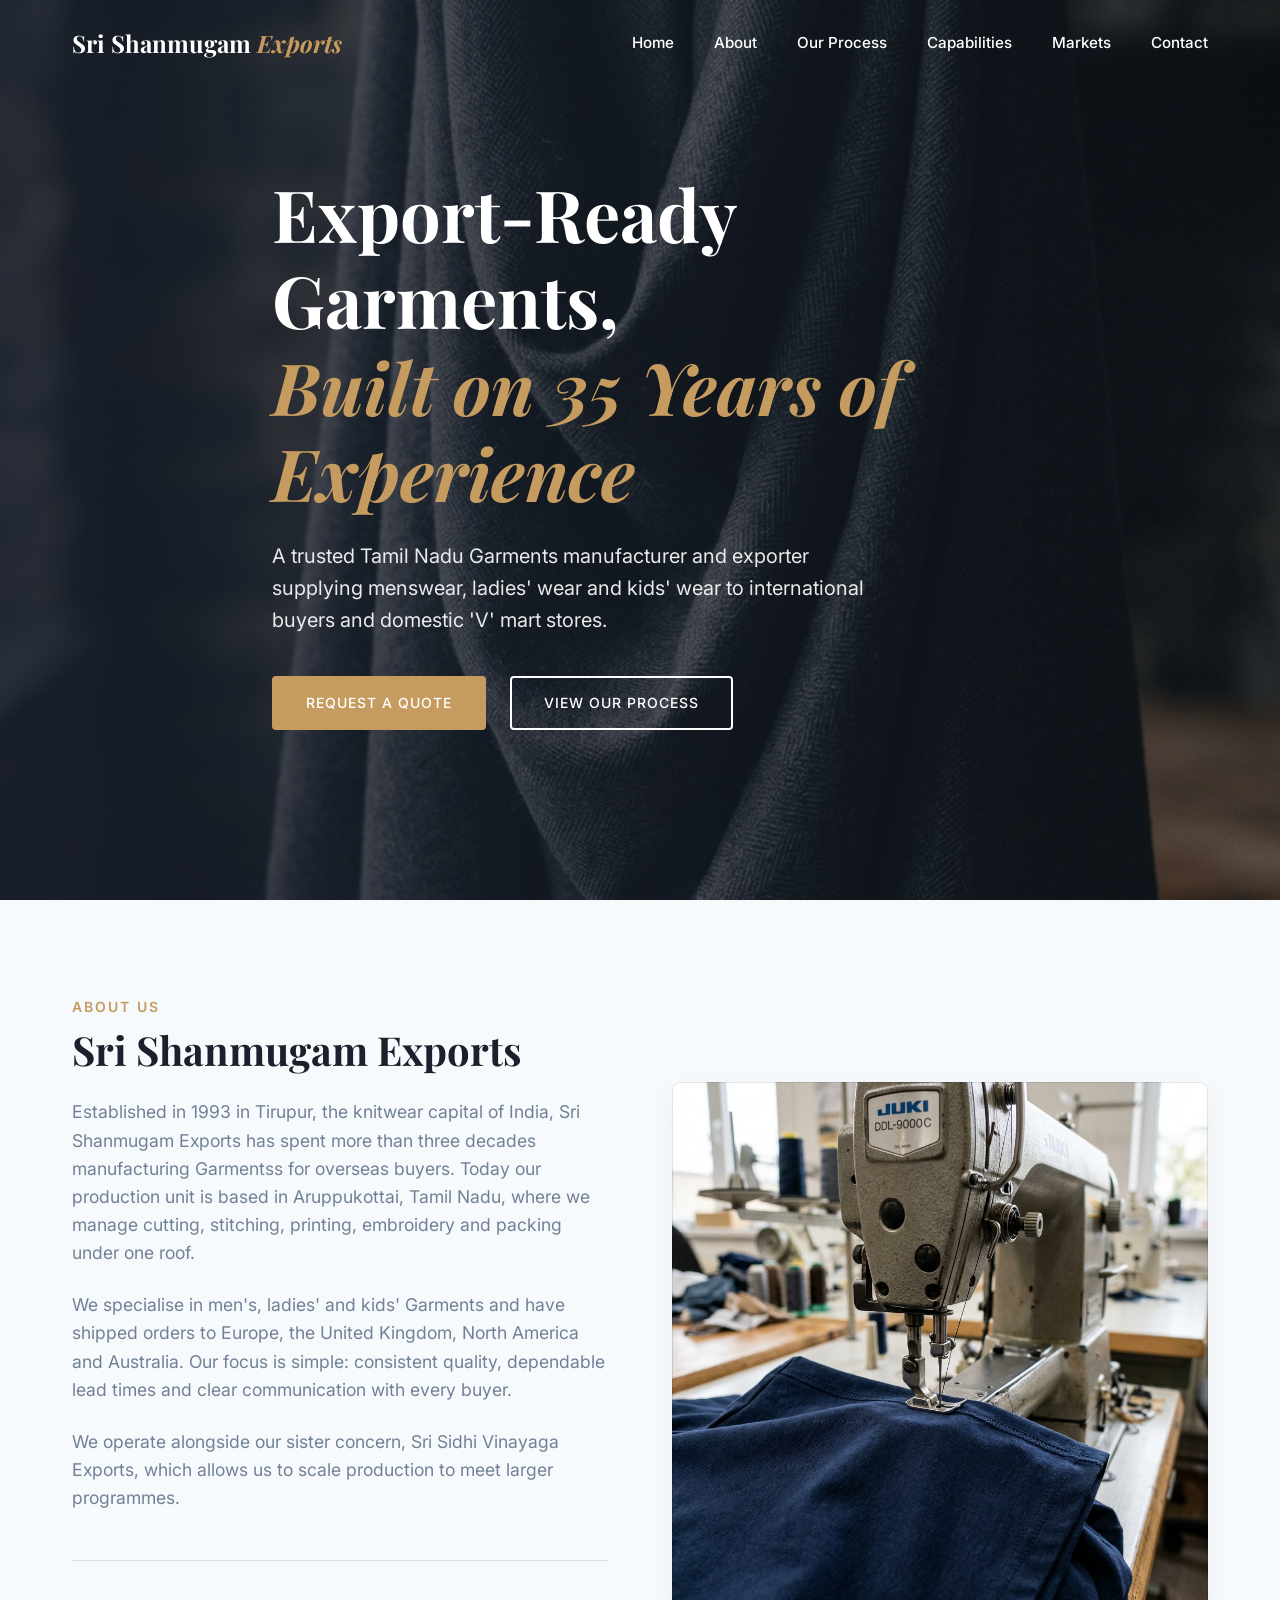
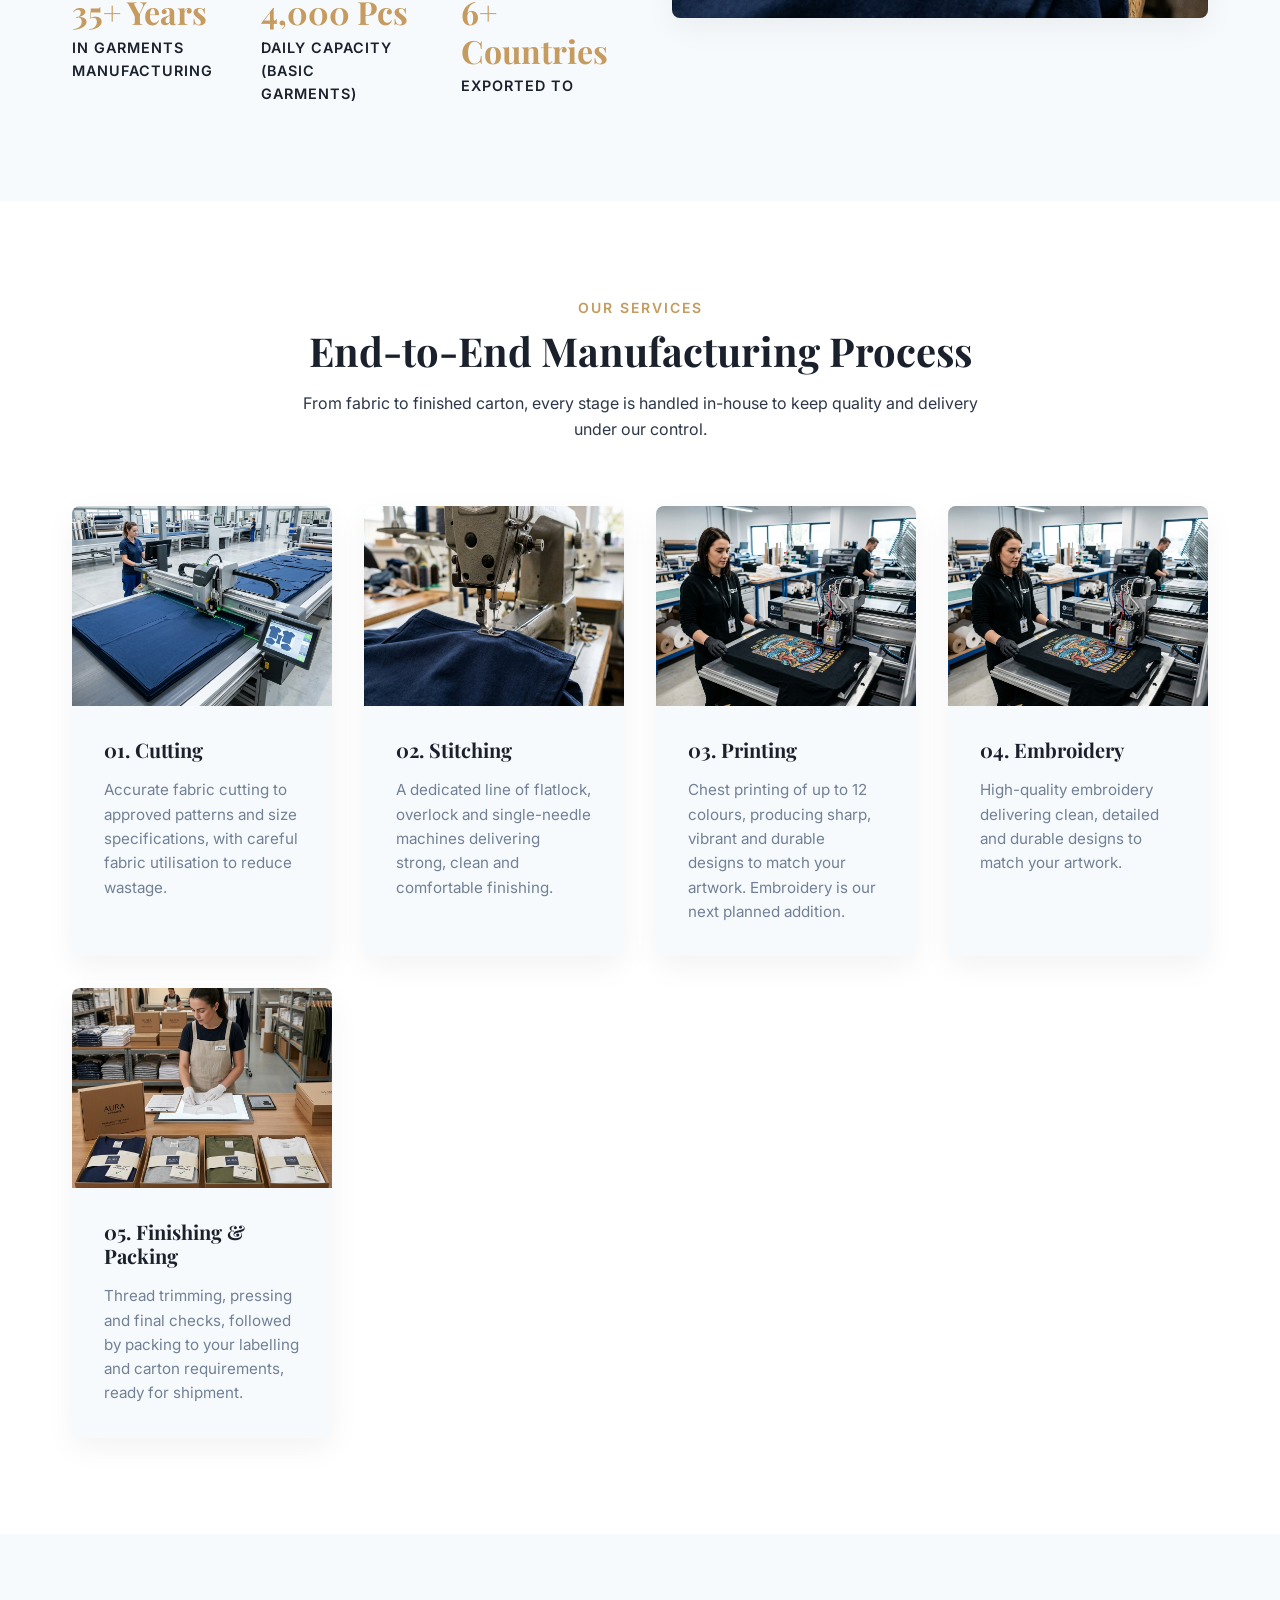
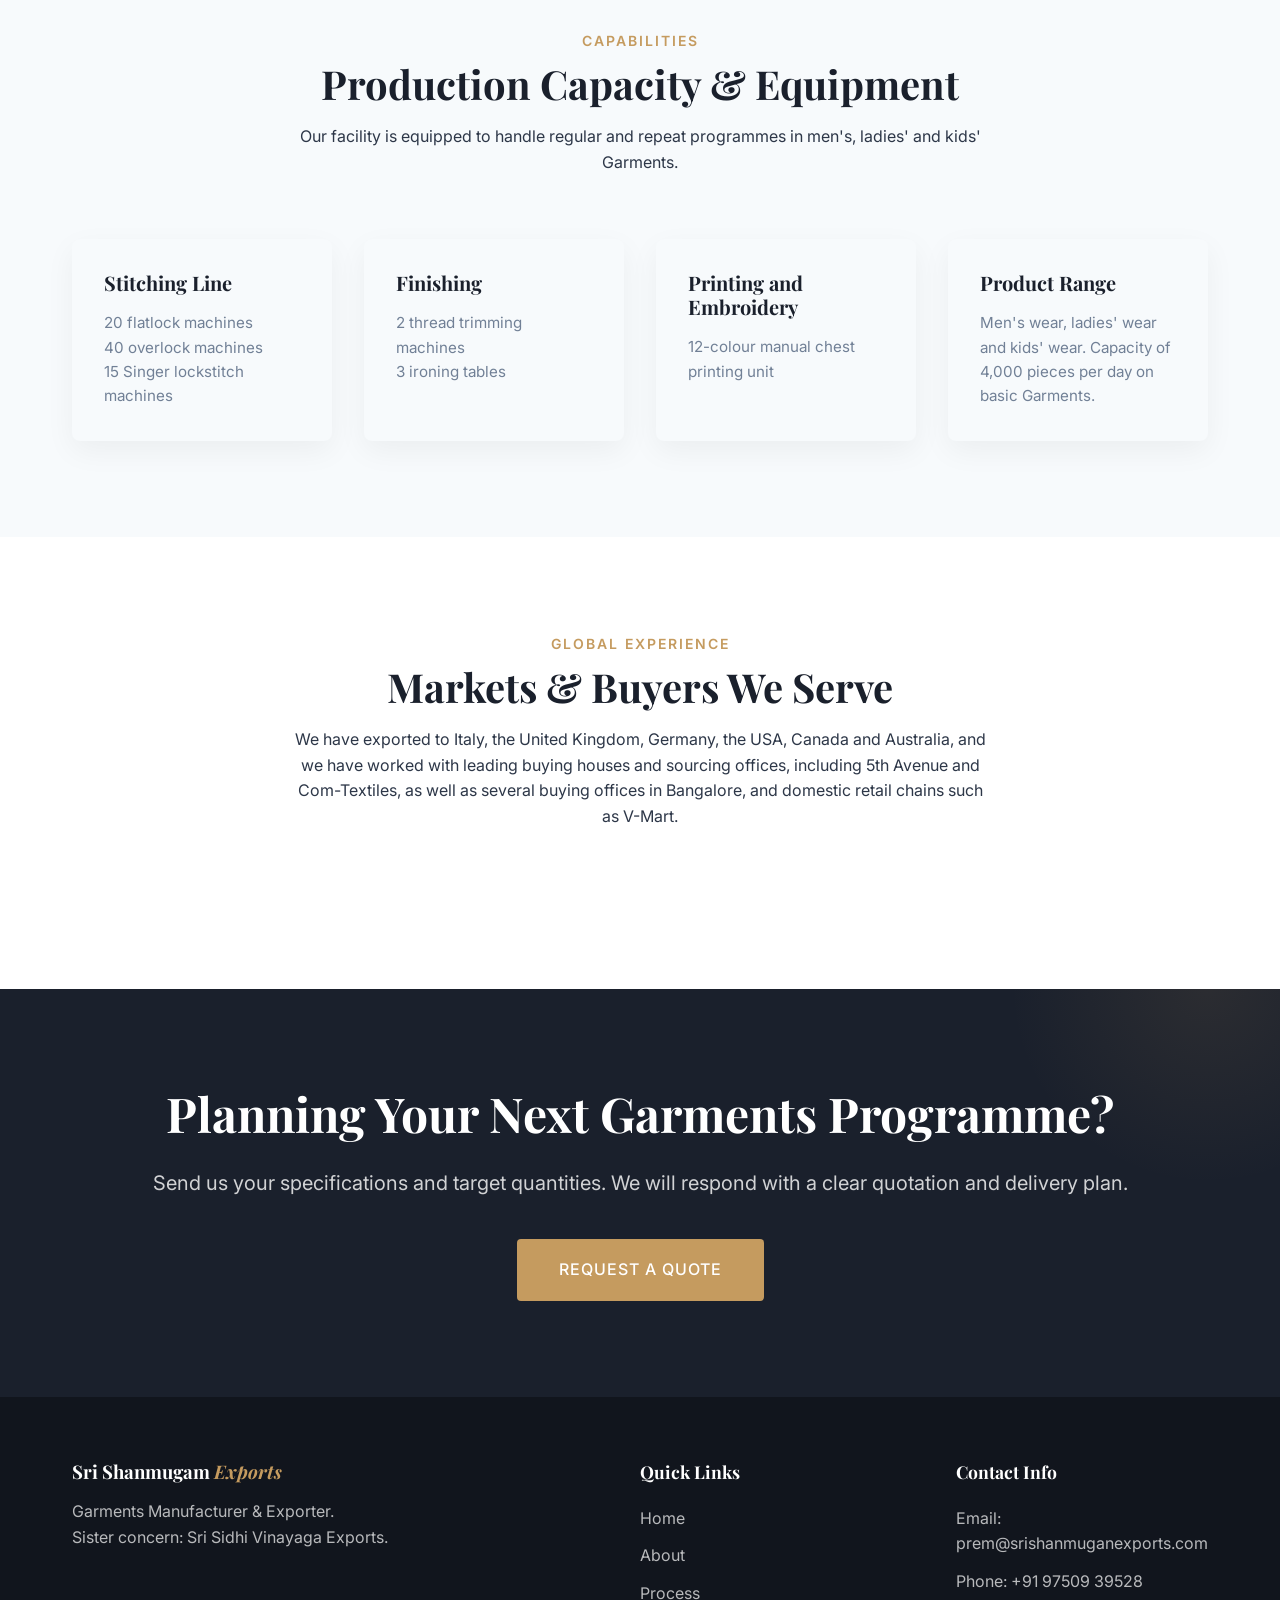
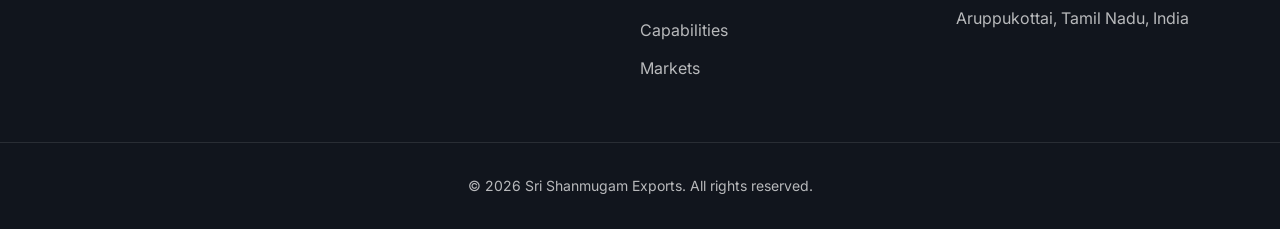
==== commit df15981b: "Update index.html" ====
--- a/index.html
+++ b/index.html
@@ -144,8 +144,8 @@
                         </div>
                         <div class="card-content">
                             <h3>04. Embroidery</h3>
-                            <p>High-quality embroidery producing a premium, textured and durable finish for your designs.
-                                Perfect for logos, branding and custom apparel, with precise stitching to bring your artwork to life.
+                            <p>
+                                High-quality embroidery delivering clean, detailed and durable designs to match your artwork.
                             </p>
                         </div>
                     </div>
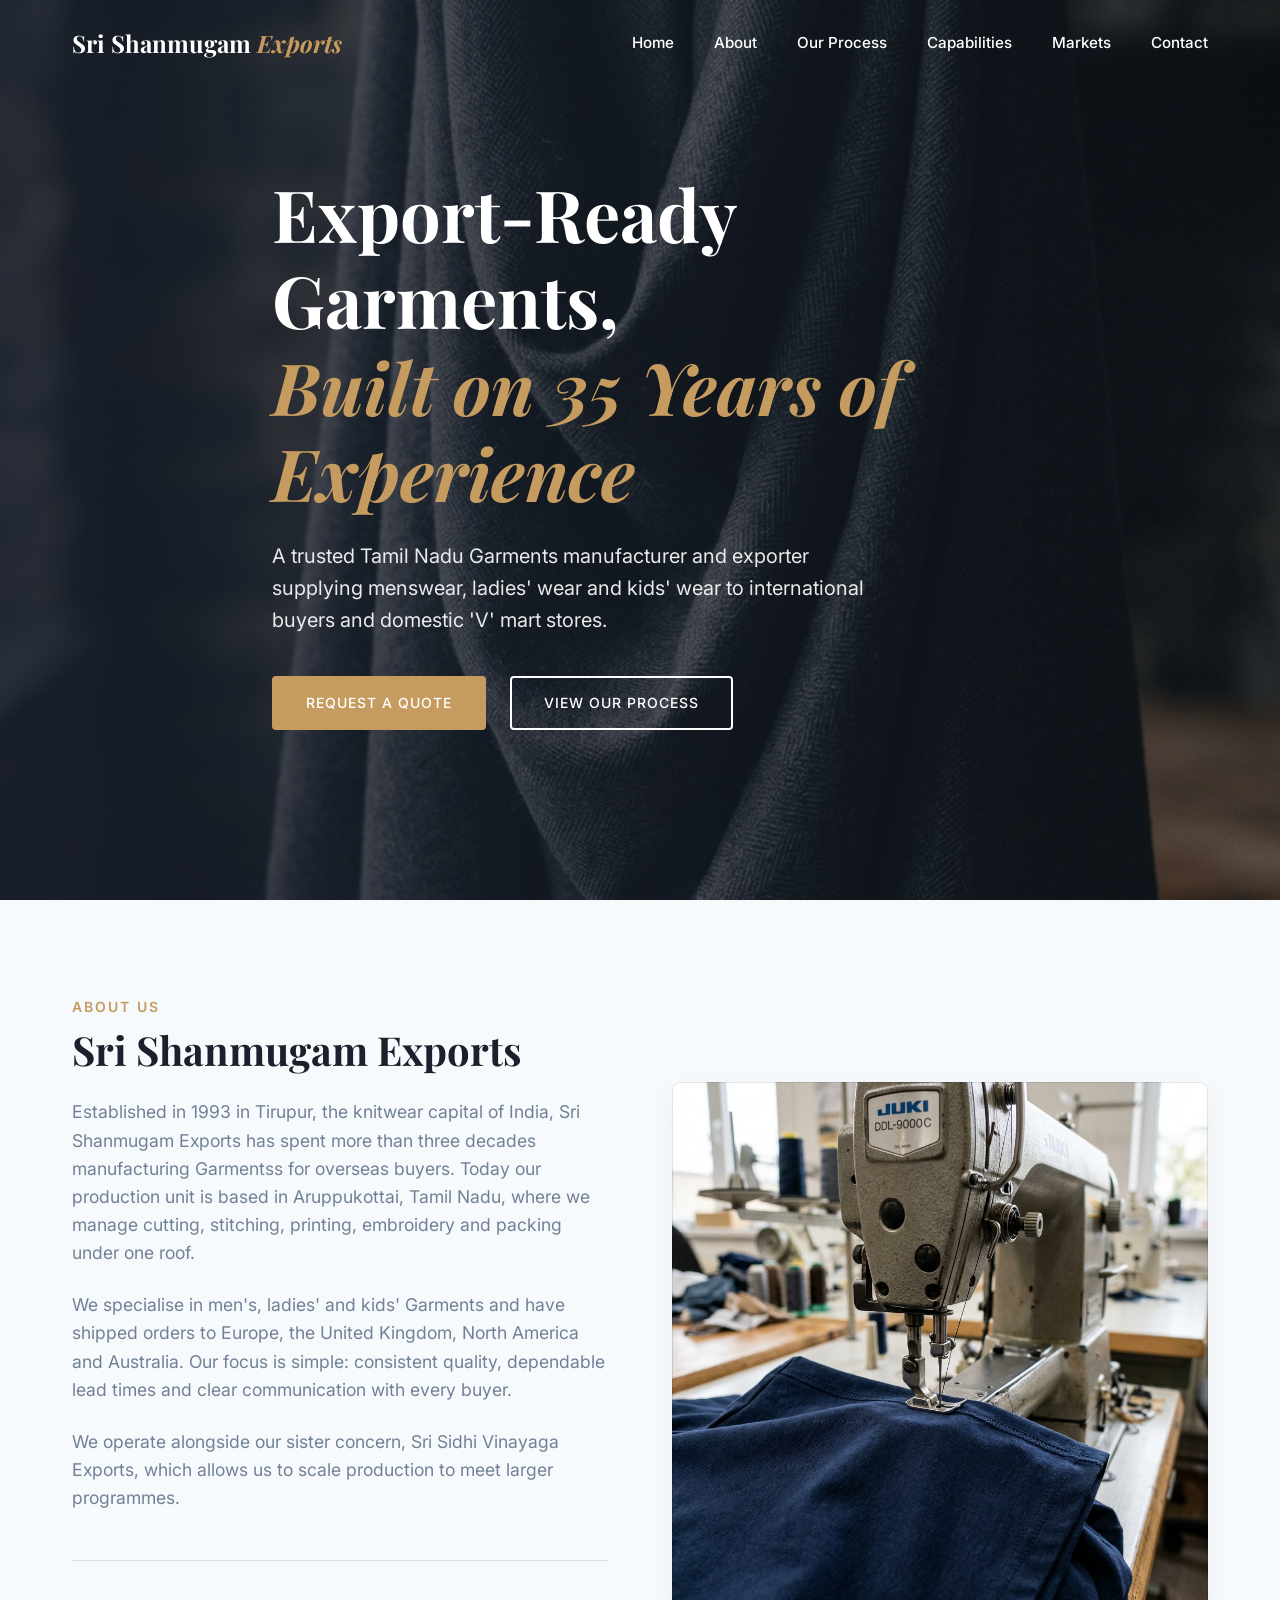
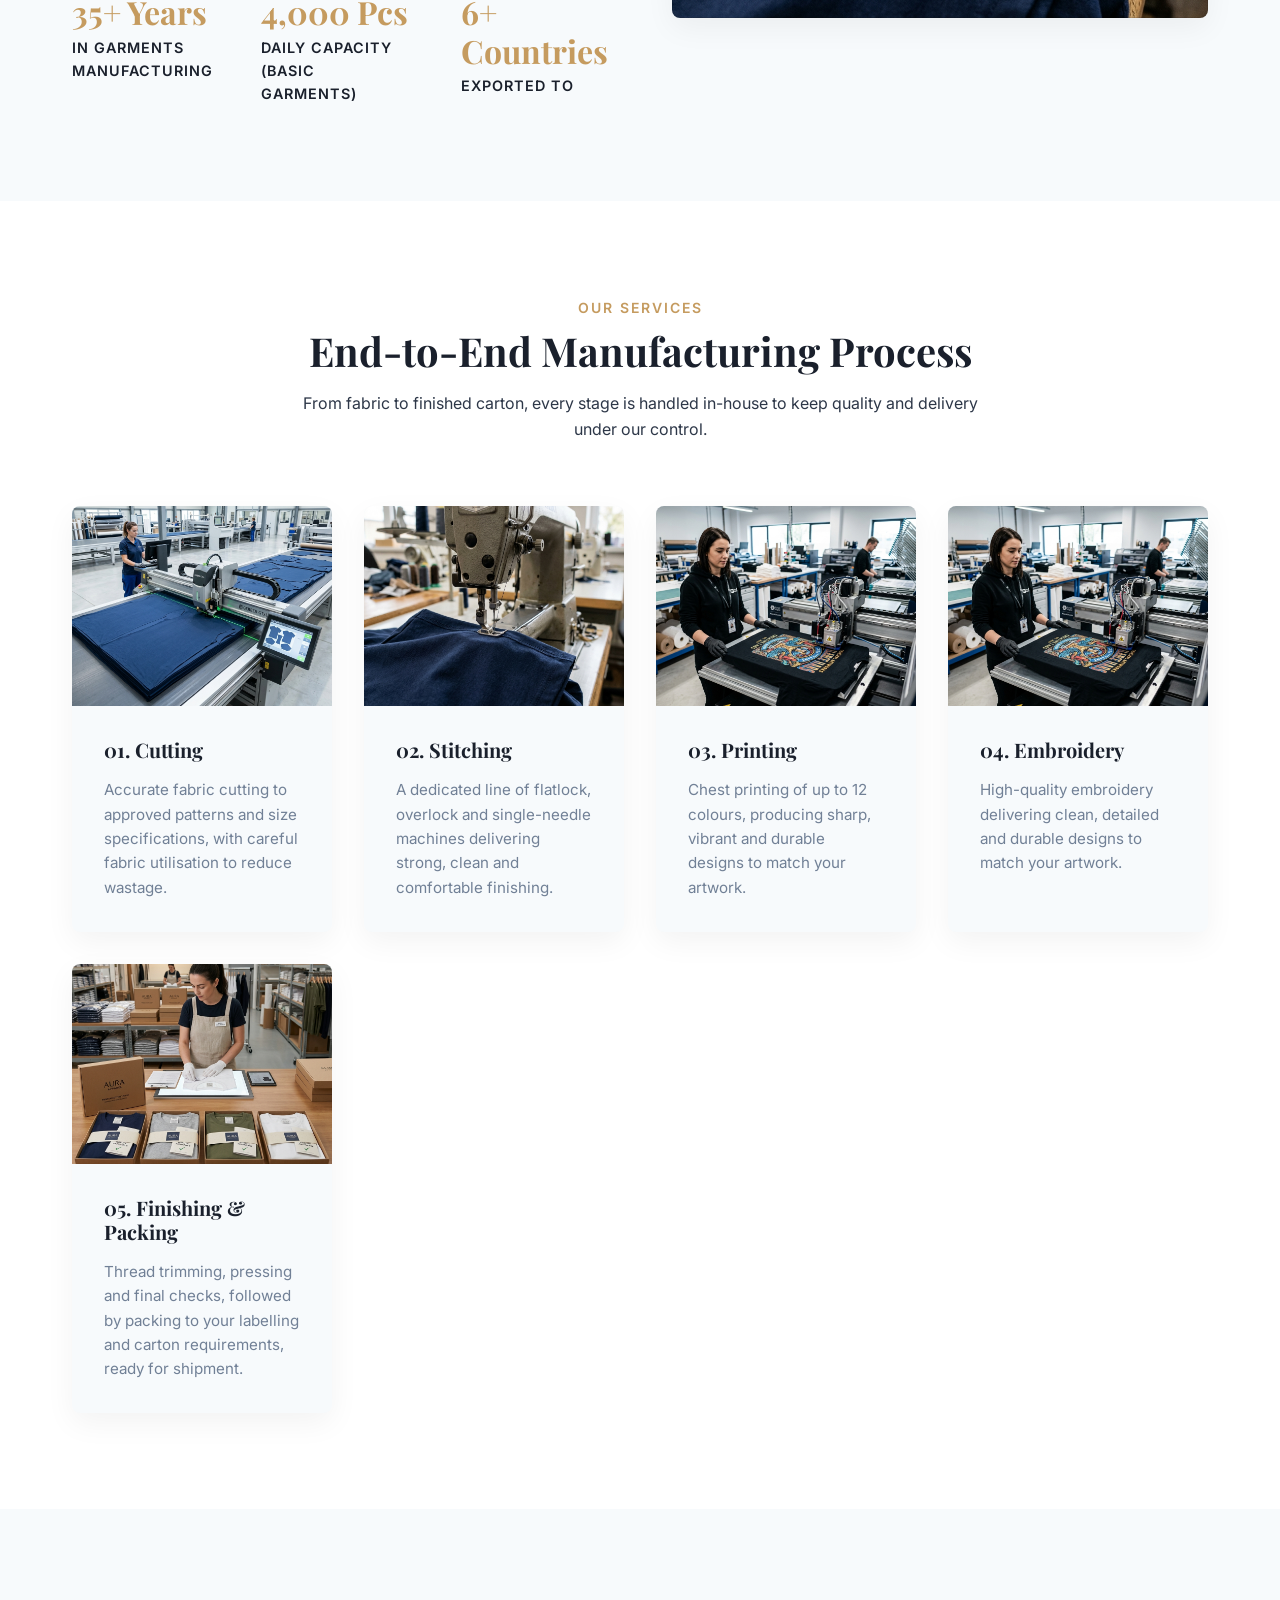
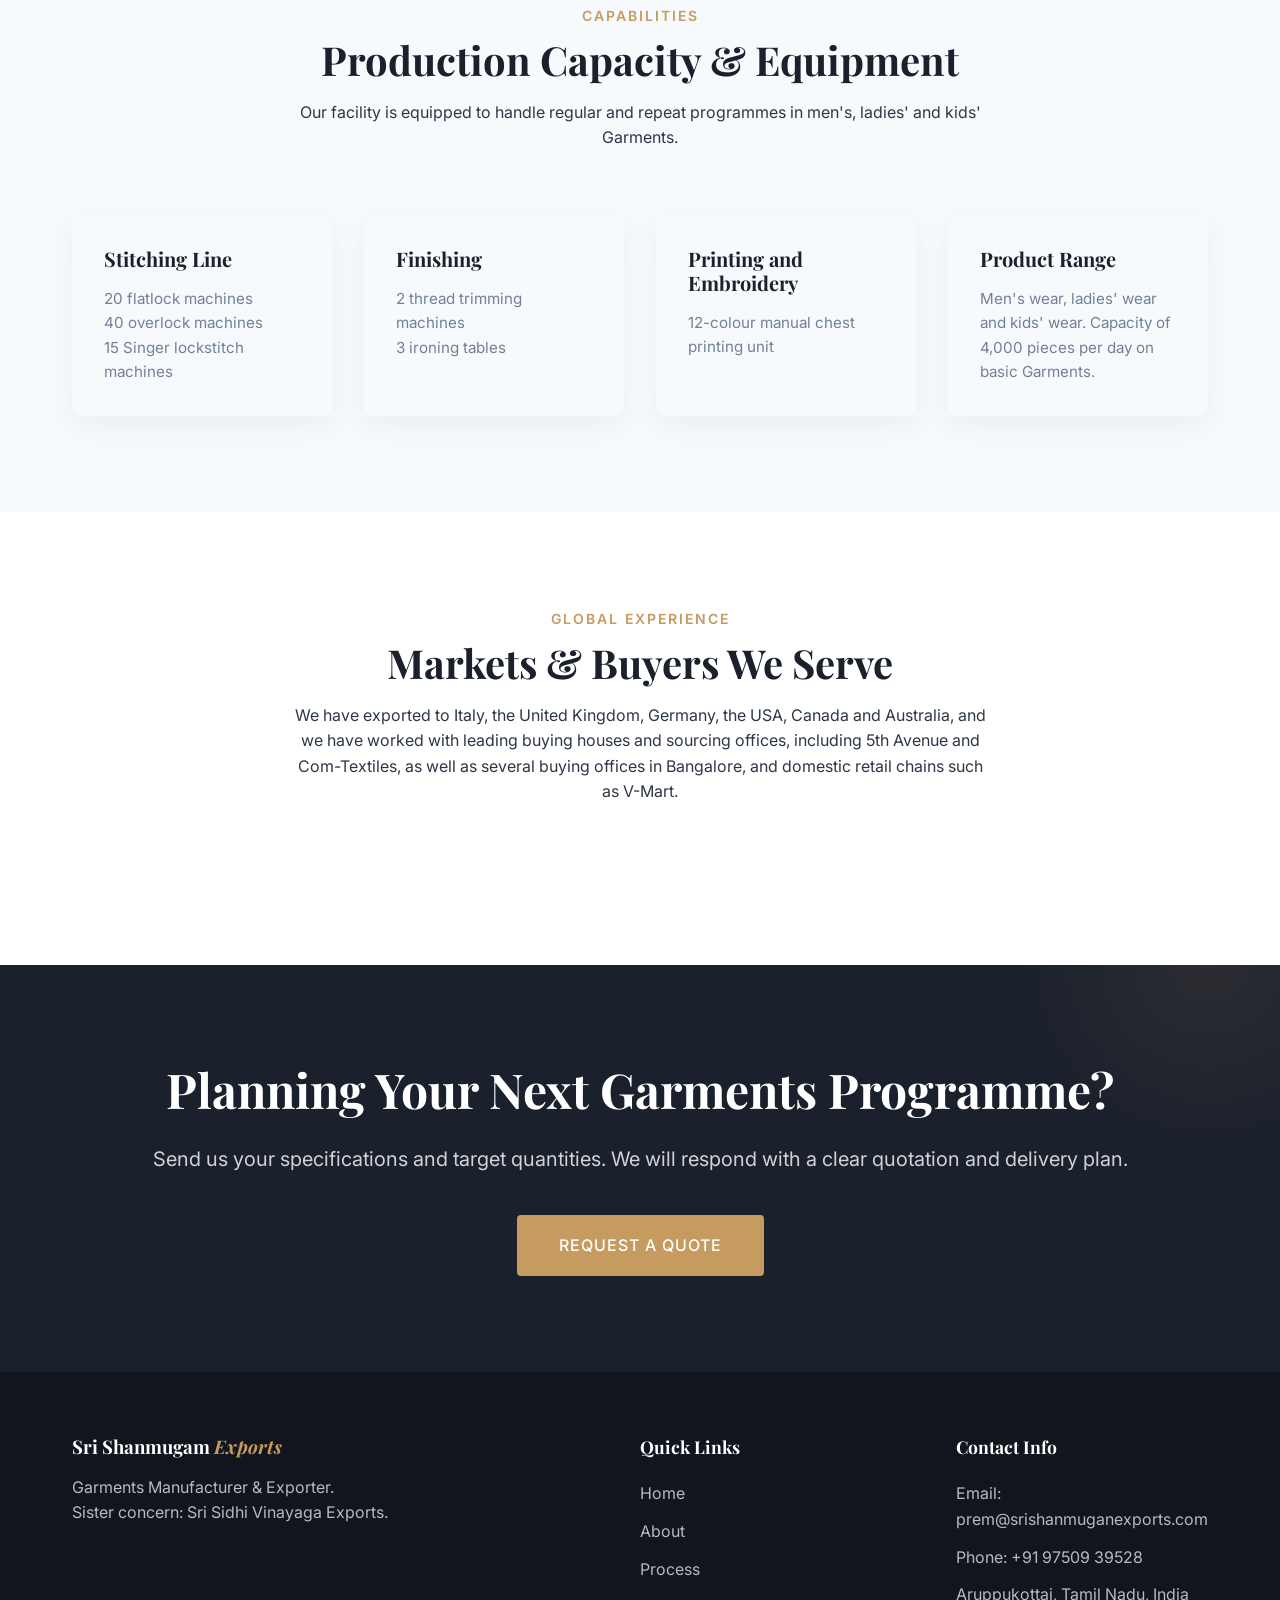
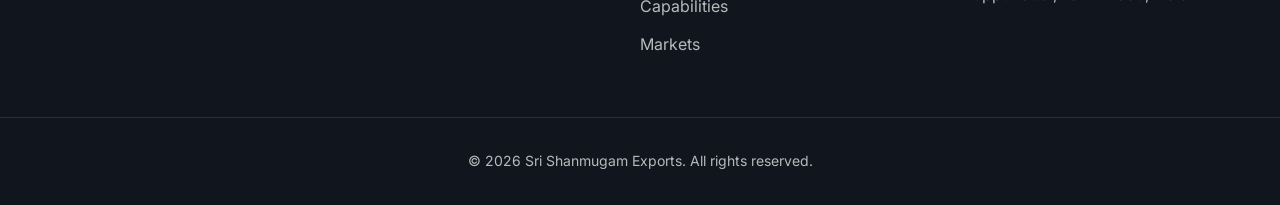
==== commit 157b5fd9: "Fix HTML formatting in index.html" ====
--- a/index.html
+++ b/index.html
@@ -134,7 +134,7 @@
                         <div class="card-content">
                             <h3>03. Printing</h3>
                             <p>Chest printing of up to 12 colours, producing sharp, vibrant and durable designs to
-                                match your artwork. Embroidery is our next planned addition.</p>
+                                match your artwork.</p>
                         </div>
                     </div>
 
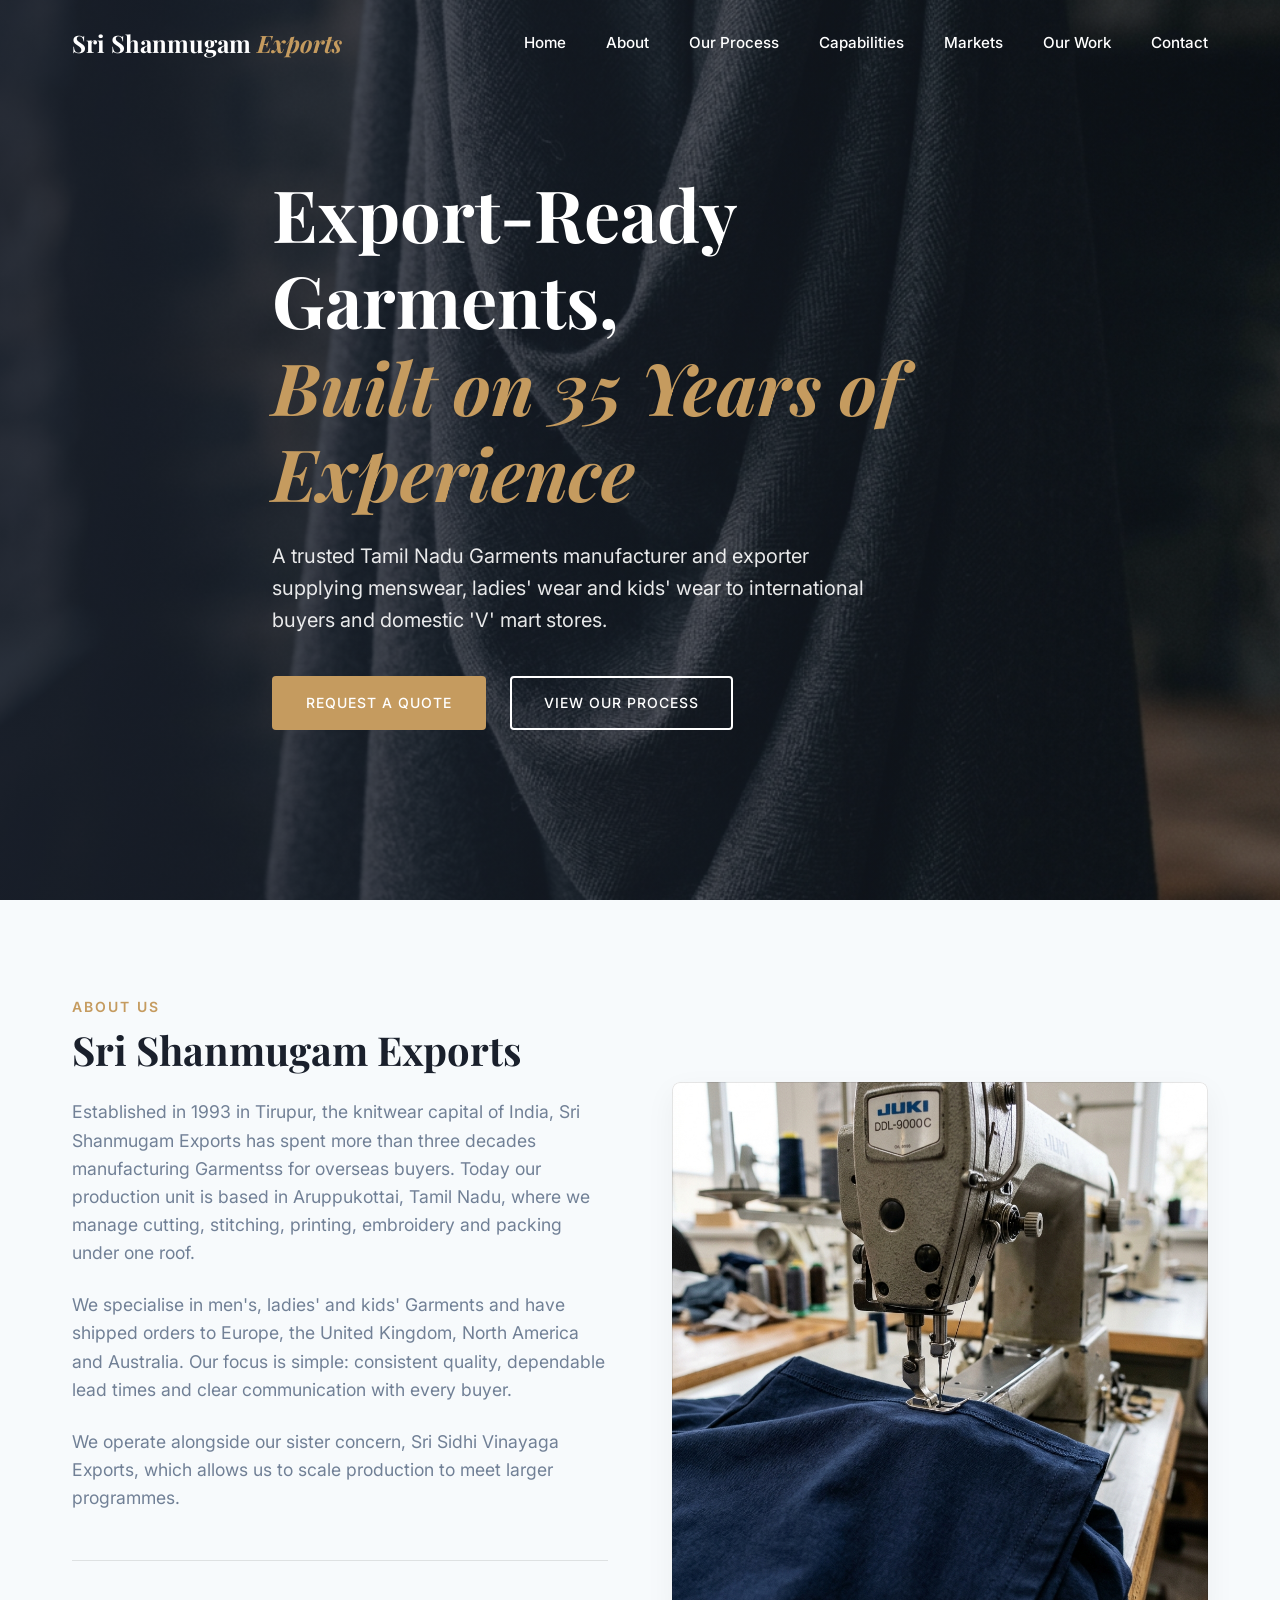
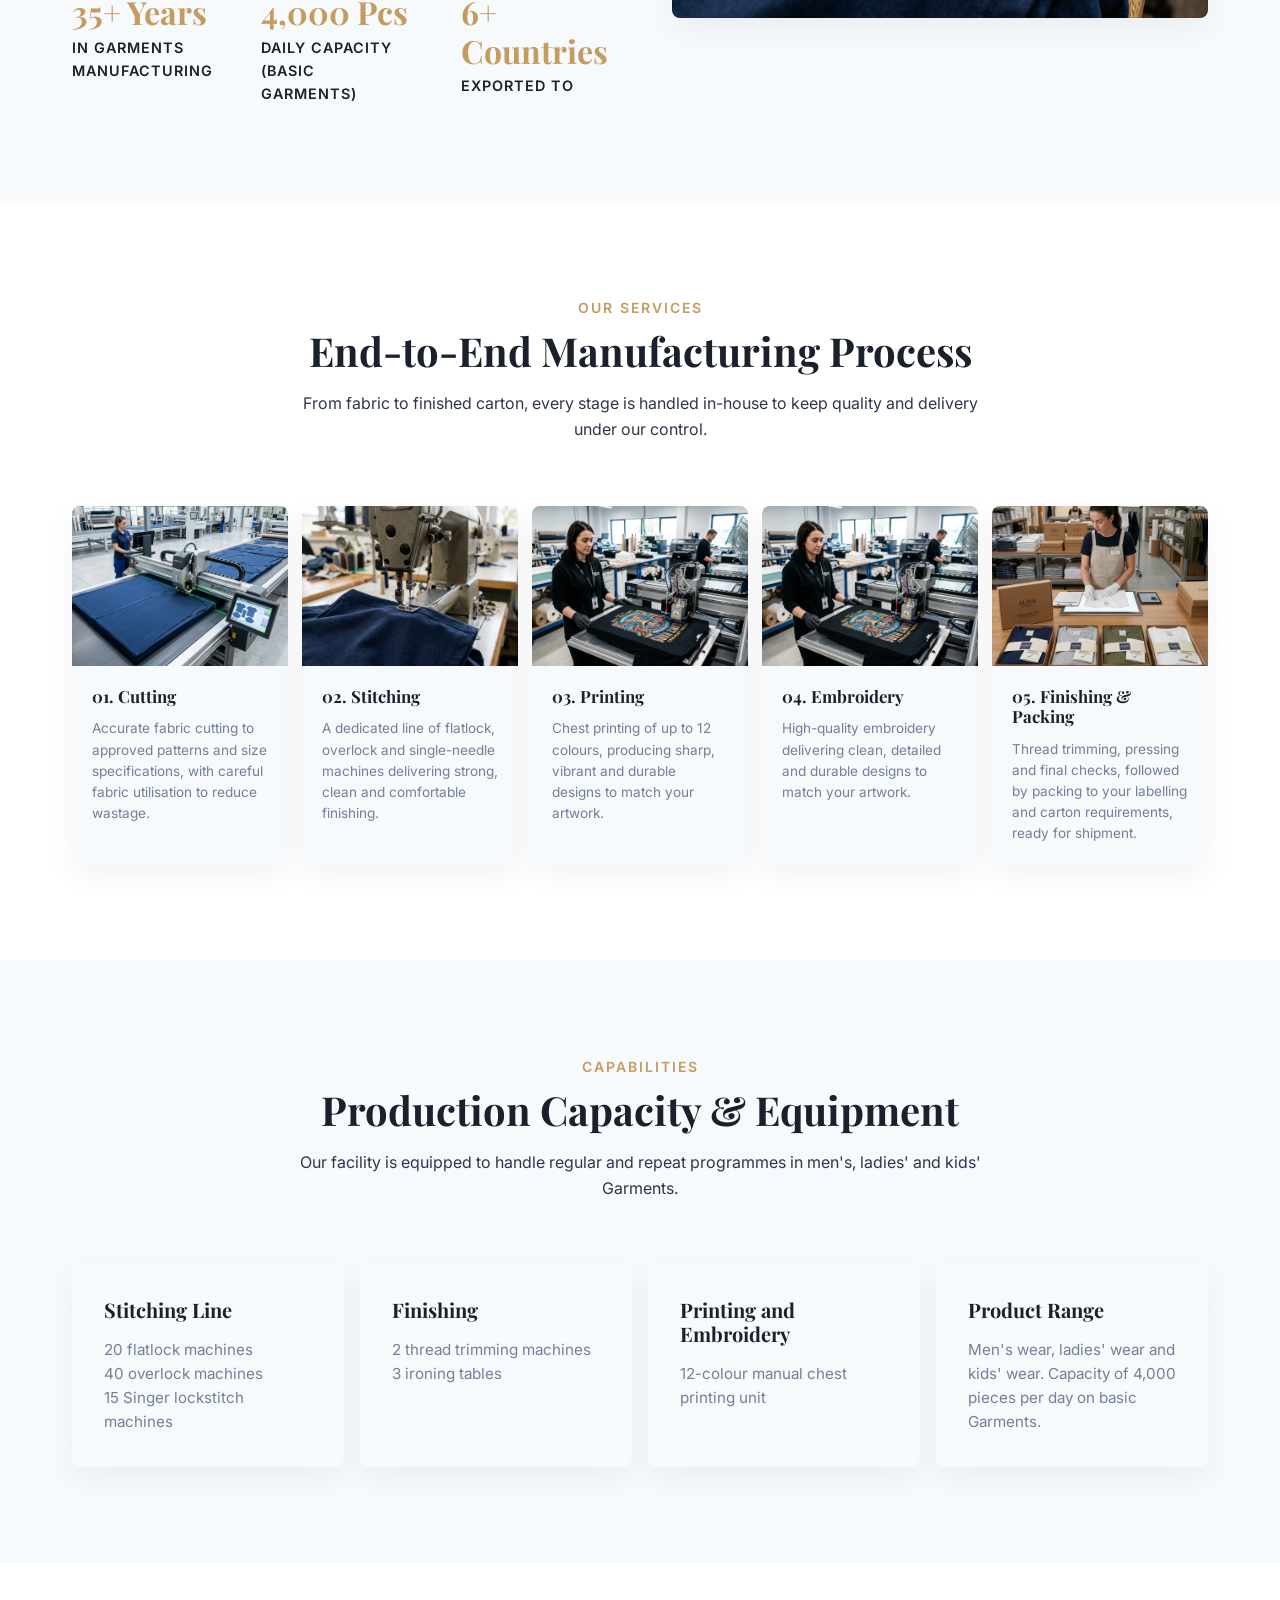
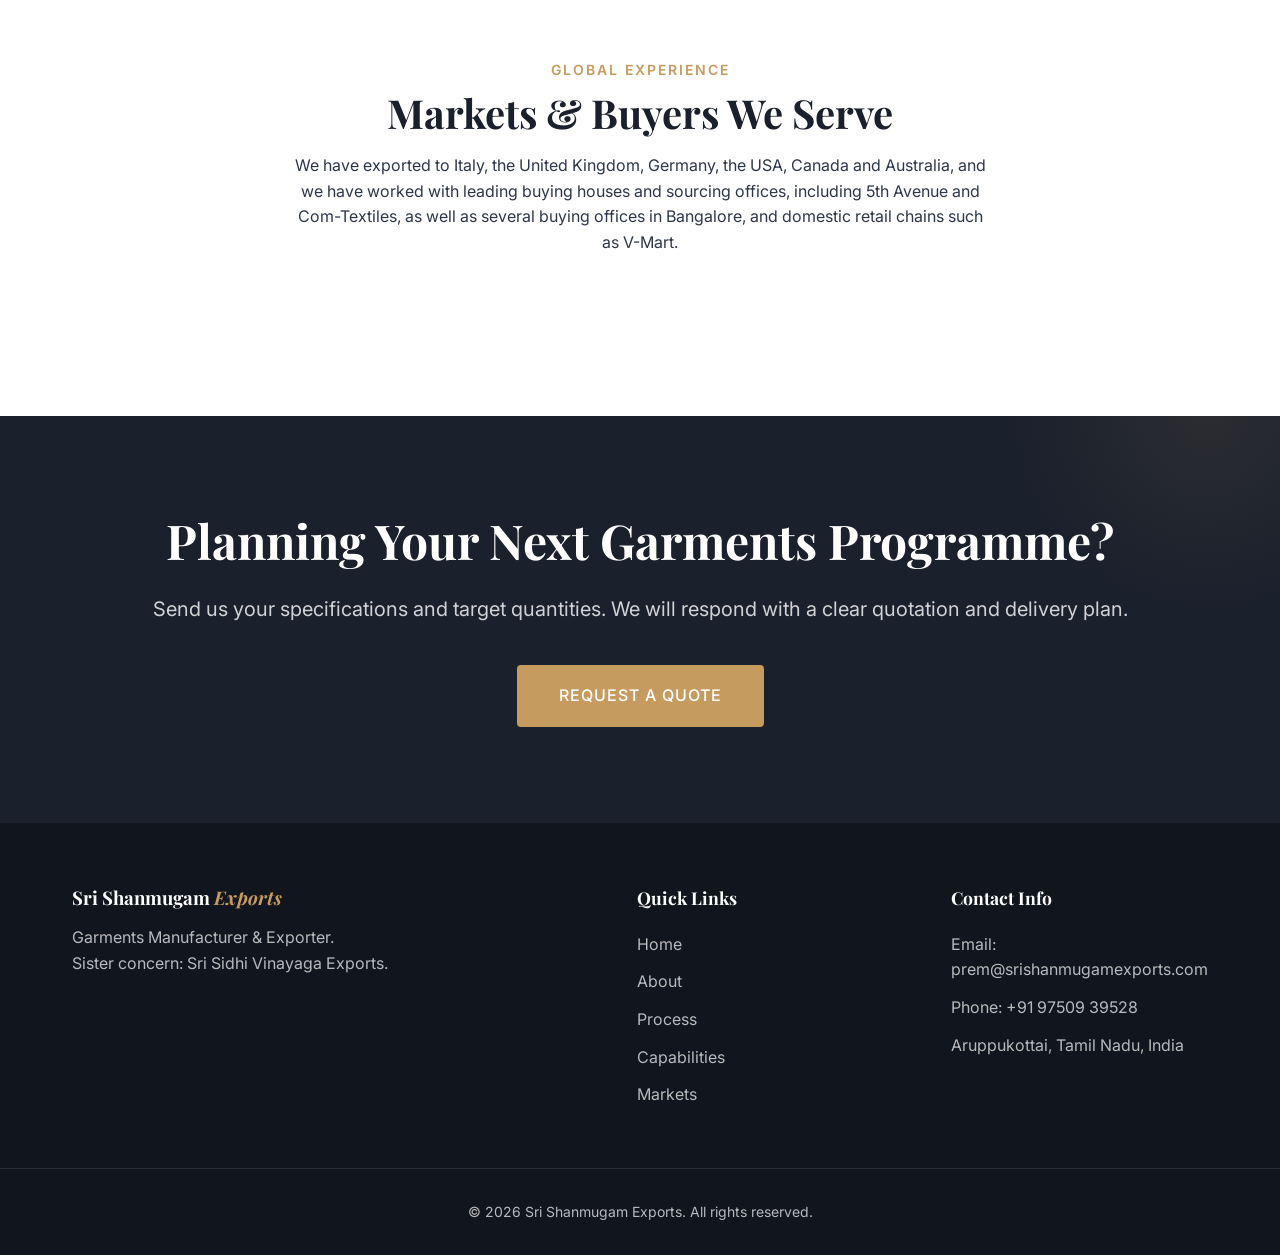
==== commit d0a3794c: "Add files via upload" ====
--- a/index.html
+++ b/index.html
@@ -28,6 +28,7 @@
                     <li><a href="#process">Our Process</a></li>
                     <li><a href="#capabilities">Capabilities</a></li>
                     <li><a href="#markets">Markets</a></li>
+                    <li><a href="gallery.html">Our Work</a></li>
                     <li><a href="contact.html">Contact</a></li>
                 </ul>
             </nav>
@@ -104,7 +105,7 @@
                         under our control.</p>
                 </div>
 
-                <div class="process-grid">
+                <div class="process-grid manufacturing-process-grid">
                     <div class="process-card fade-in-up" style="transition-delay: 0.1s;">
                         <div class="card-image">
                             <img src="assets/tshirt_cutting.png" alt="Fabric cutting">
@@ -243,7 +244,7 @@
             </div>
             <div class="footer-contact">
                 <h4>Contact Info</h4>
-                <p>Email: prem@srishanmuganexports.com</p>
+                <p>Email: prem@srishanmugamexports.com</p>
                 <p>Phone: +91 97509 39528</p>
                 <p>Aruppukottai, Tamil Nadu, India</p>
             </div>
--- a/styles.css
+++ b/styles.css
@@ -361,7 +361,32 @@
 .process-grid {
     display: grid;
     grid-template-columns: repeat(auto-fit, minmax(250px, 1fr));
-    gap: 2rem;
+    gap: 1rem;
+}
+
+/* Keep the five manufacturing stages in one row on desktop. */
+.manufacturing-process-grid {
+    grid-template-columns: repeat(5, minmax(0, 1fr));
+    gap: 0.85rem;
+    align-items: stretch;
+}
+
+.manufacturing-process-grid .card-image {
+    height: 160px;
+}
+
+.manufacturing-process-grid .card-content {
+    padding: 1.25rem;
+}
+
+.manufacturing-process-grid .card-content h3 {
+    font-size: 1.05rem;
+    margin-bottom: 0.75rem;
+}
+
+.manufacturing-process-grid .card-content p {
+    font-size: 0.85rem;
+    line-height: 1.55;
 }
 
 .process-card {
@@ -523,6 +548,10 @@
         grid-template-columns: 1fr;
         gap: 3rem;
     }
+
+    .manufacturing-process-grid {
+        grid-template-columns: repeat(3, minmax(0, 1fr));
+    }
     
     .hero-content h1 {
         font-size: 3.5rem;
@@ -530,6 +559,10 @@
 }
 
 @media (max-width: 768px) {
+    .manufacturing-process-grid {
+        grid-template-columns: repeat(2, minmax(0, 1fr));
+    }
+
     .nav-links {
         display: none;
     }
@@ -670,3 +703,150 @@
     }
 }
 
+
+
+@media (max-width: 480px) {
+    .manufacturing-process-grid {
+        grid-template-columns: 1fr;
+    }
+}
+/* Gallery Page */
+.nav-links a.active::after { width: 100%; }
+
+.gallery-filters {
+    display: flex;
+    justify-content: center;
+    flex-wrap: wrap;
+    gap: 0.75rem;
+    margin-bottom: 3rem;
+}
+
+.filter-btn {
+    padding: 0.6rem 1.5rem;
+    border: 1px solid #E2E8F0;
+    border-radius: 999px;
+    background: var(--color-white);
+    color: var(--color-primary);
+    font-family: var(--font-body);
+    font-size: 0.9rem;
+    font-weight: 500;
+    cursor: pointer;
+    transition: var(--transition);
+}
+
+.filter-btn:hover,
+.filter-btn.active {
+    background: var(--color-accent);
+    border-color: var(--color-accent);
+    color: var(--color-white);
+}
+
+.filter-btn:focus-visible,
+.lightbox-close:focus-visible { outline: 3px solid var(--color-accent); outline-offset: 2px; }
+
+.gallery-grid {
+    display: grid;
+    grid-template-columns: repeat(auto-fill, minmax(260px, 1fr));
+    gap: 1.5rem;
+}
+
+.gallery-item {
+    background: var(--color-light);
+    border-radius: var(--border-radius);
+    overflow: hidden;
+    box-shadow: var(--box-shadow);
+    cursor: zoom-in;
+}
+
+.gallery-item[hidden] { display: none; }
+
+.gallery-item img {
+    width: 100%;
+    aspect-ratio: 4 / 5;
+    object-fit: cover;
+    background: #E2E8F0;
+    transition: transform 0.4s ease;
+}
+
+.gallery-item:hover img { transform: scale(1.04); }
+.gallery-item { overflow: hidden; }
+
+.gallery-item figcaption {
+    padding: 1rem 1.25rem 1.25rem;
+    background: var(--color-white);
+    position: relative;
+}
+
+.gallery-item figcaption strong {
+    display: block;
+    color: var(--color-primary);
+    font-size: 1rem;
+}
+
+.gallery-item figcaption span {
+    color: var(--color-text-muted);
+    font-size: 0.875rem;
+}
+
+.gallery-empty {
+    text-align: center;
+    color: var(--color-text-muted);
+    margin-top: 2rem;
+}
+
+.lightbox {
+    position: fixed;
+    inset: 0;
+    z-index: 2000;
+    background: rgba(17, 21, 29, 0.92);
+    display: flex;
+    flex-direction: column;
+    align-items: center;
+    justify-content: center;
+    padding: 2rem;
+}
+
+.lightbox[hidden] { display: none; }
+
+.lightbox img {
+    max-width: 100%;
+    max-height: 80vh;
+    border-radius: var(--border-radius);
+}
+
+.lightbox-caption {
+    color: rgba(255, 255, 255, 0.85);
+    margin-top: 1rem;
+    text-align: center;
+}
+
+.lightbox-close {
+    position: absolute;
+    top: 1rem;
+    right: 1.5rem;
+    background: none;
+    border: none;
+    color: var(--color-white);
+    font-size: 2.5rem;
+    line-height: 1;
+    cursor: pointer;
+}
+
+@media (prefers-reduced-motion: reduce) {
+    .gallery-item img { transition: none; }
+}
+
+/* Mobile menu open state */
+@media (max-width: 768px) {
+    .nav-links.open {
+        display: flex;
+        flex-direction: column;
+        gap: 1rem;
+        position: absolute;
+        top: 100%;
+        left: 0;
+        width: 100%;
+        padding: 1.5rem 2rem;
+        background: var(--color-primary);
+    }
+}
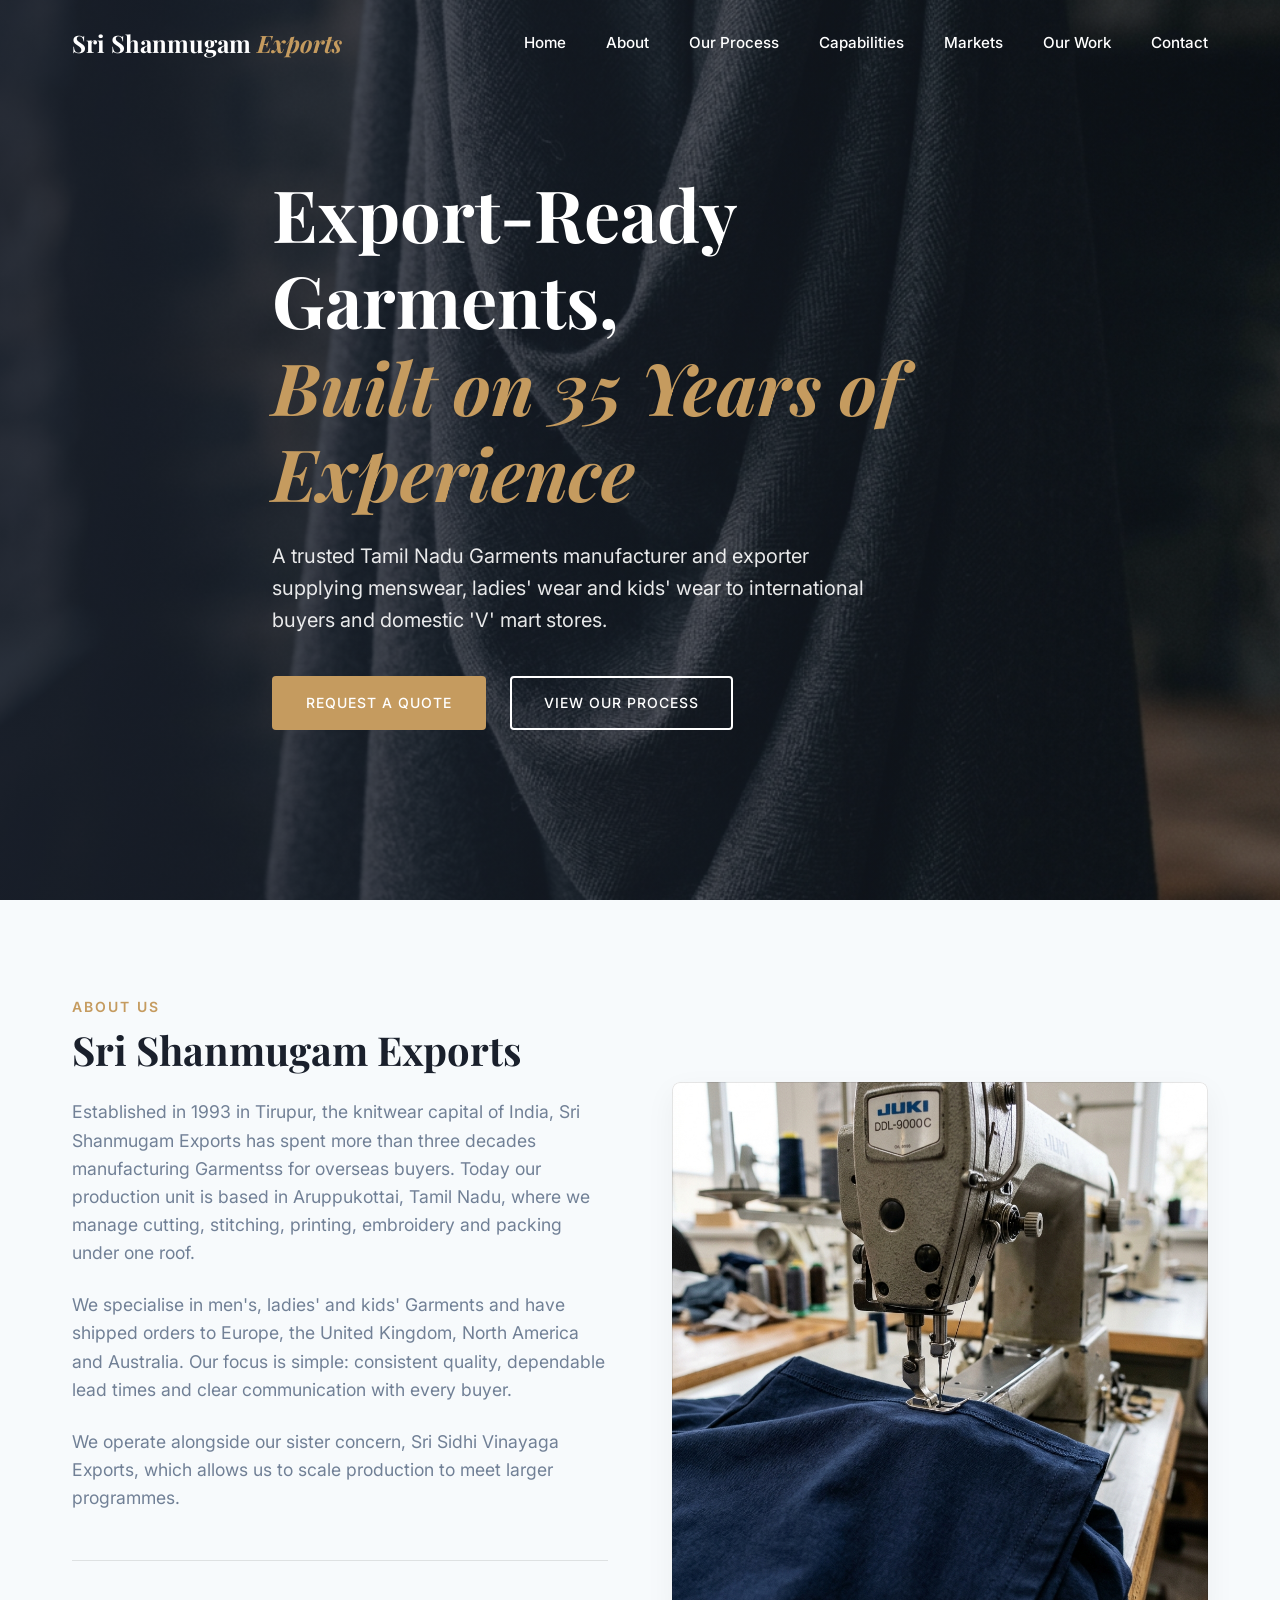
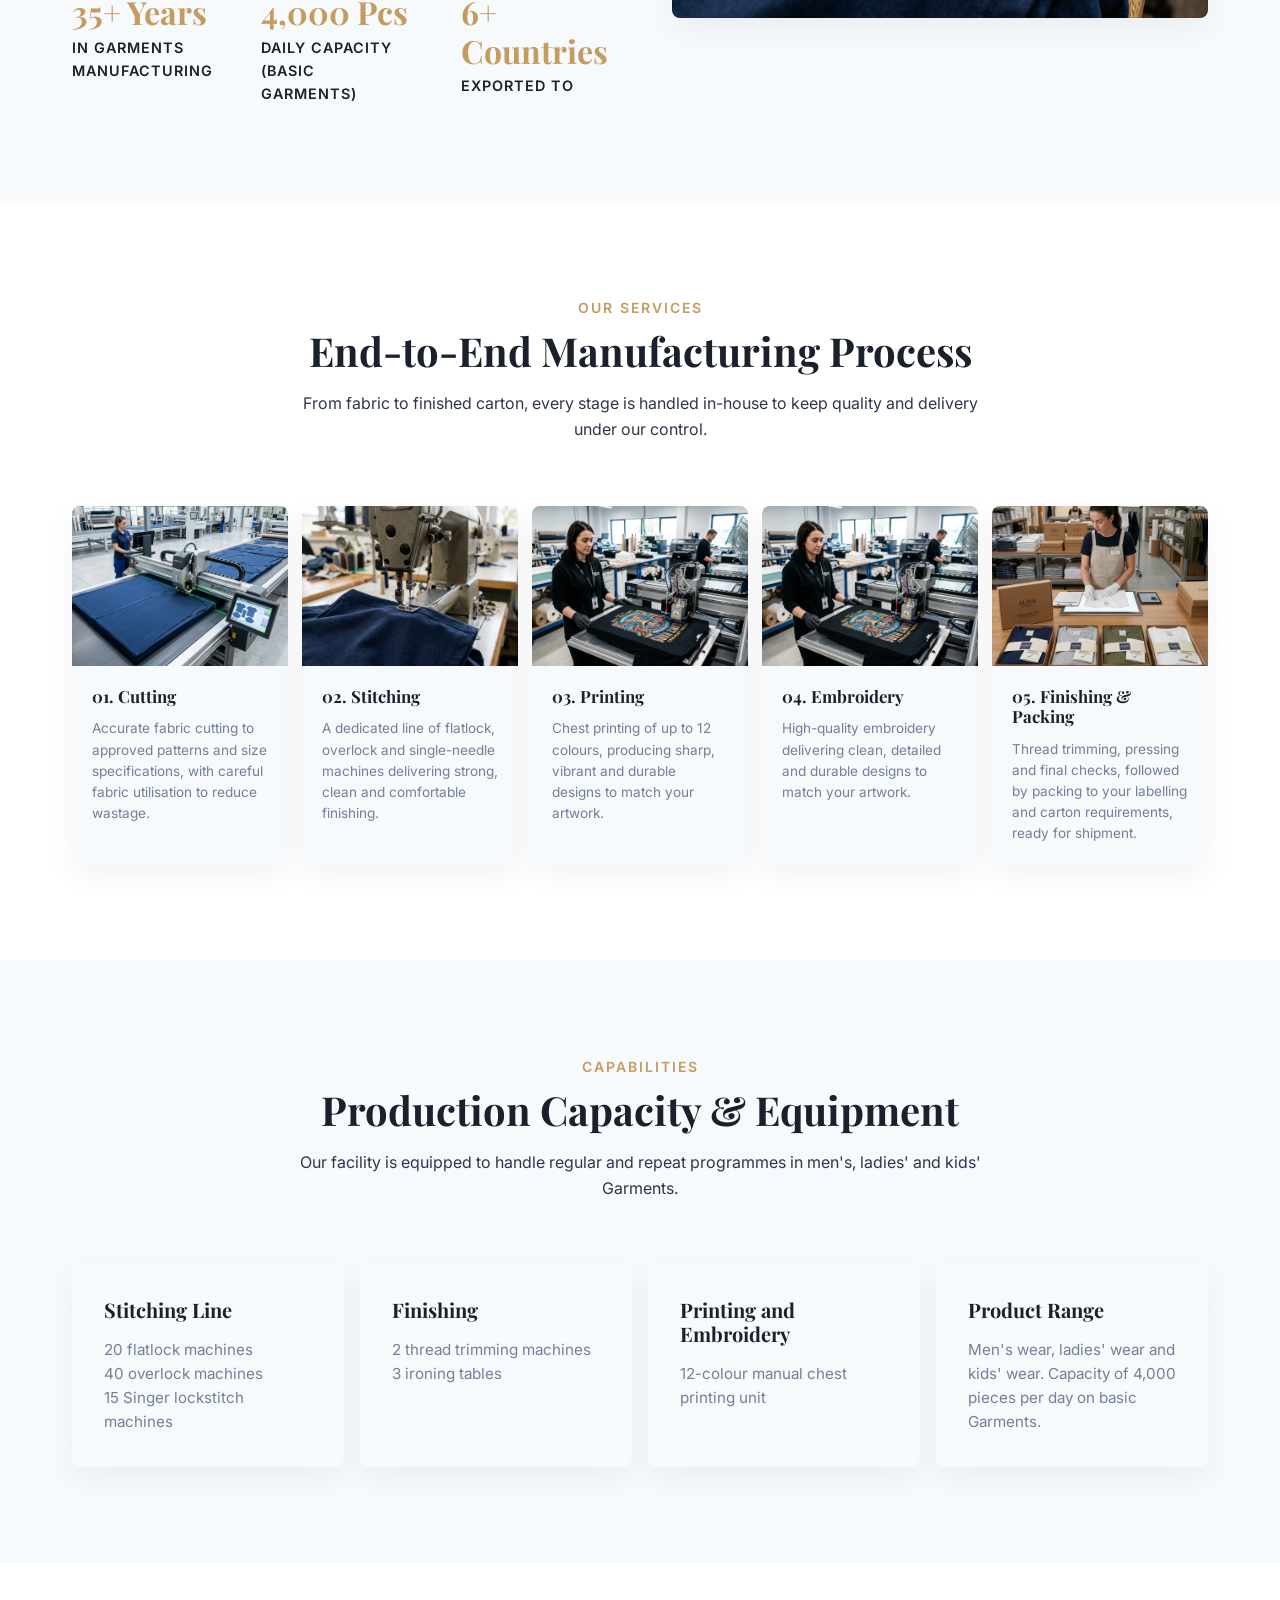
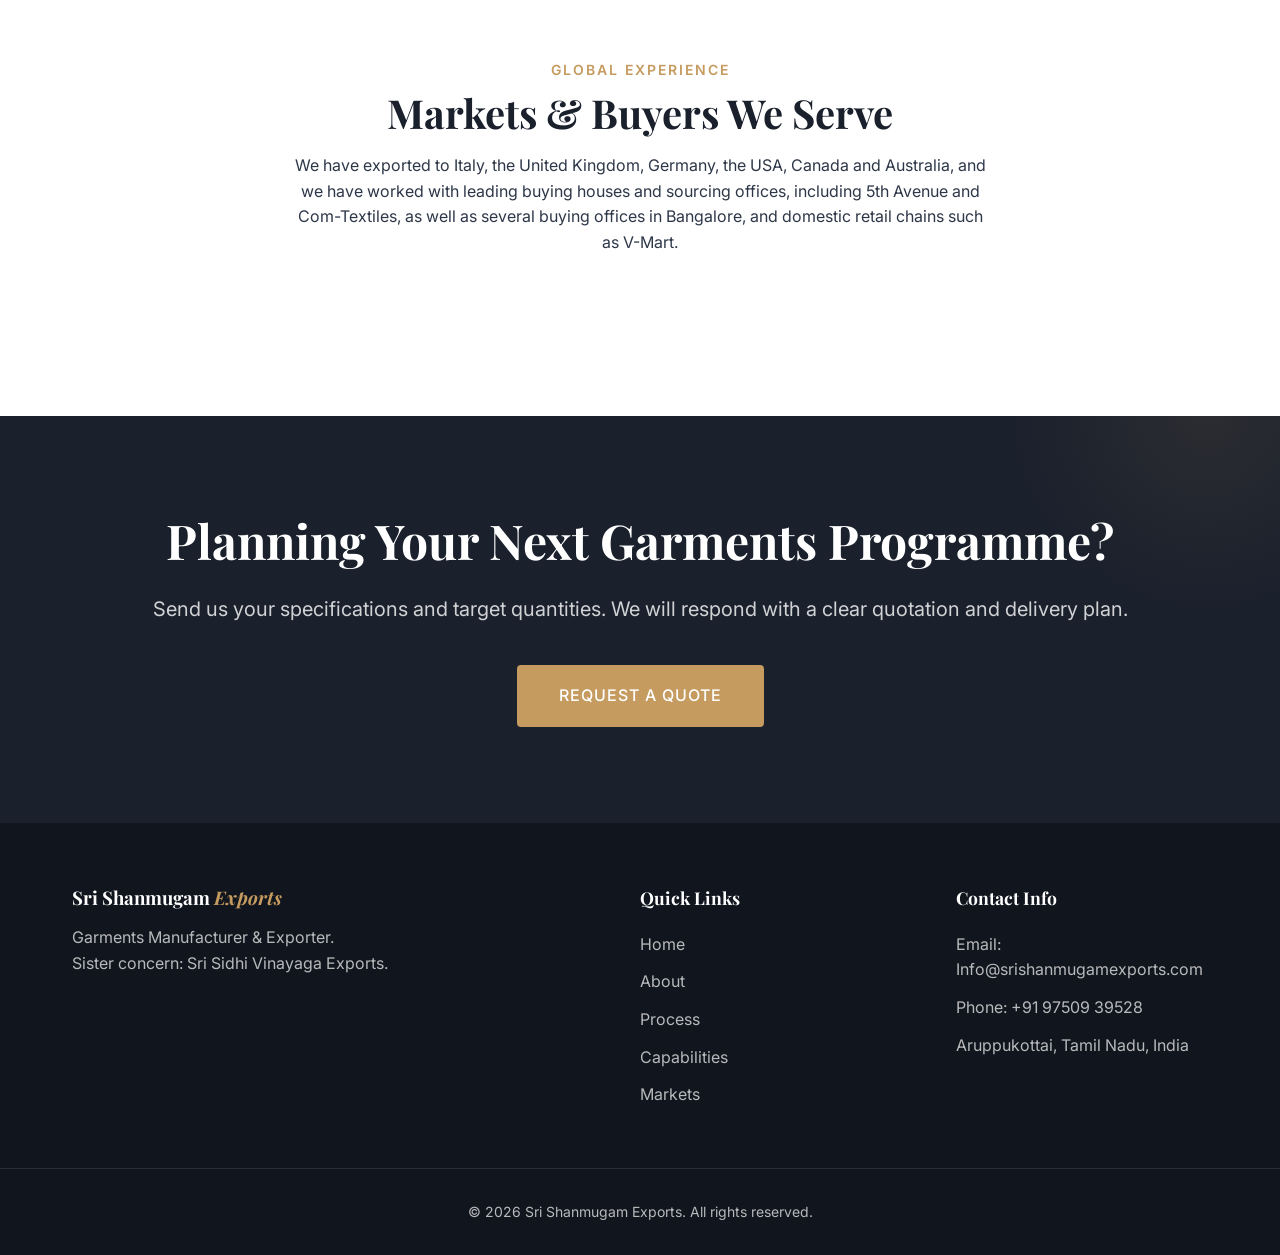
==== commit 7563c4f9: "Change contact email and add compressed gallery images" ====
--- a/index.html
+++ b/index.html
@@ -244,7 +244,7 @@
             </div>
             <div class="footer-contact">
                 <h4>Contact Info</h4>
-                <p>Email: prem@srishanmugamexports.com</p>
+                <p>Email: Info@srishanmugamexports.com</p>
                 <p>Phone: +91 97509 39528</p>
                 <p>Aruppukottai, Tamil Nadu, India</p>
             </div>
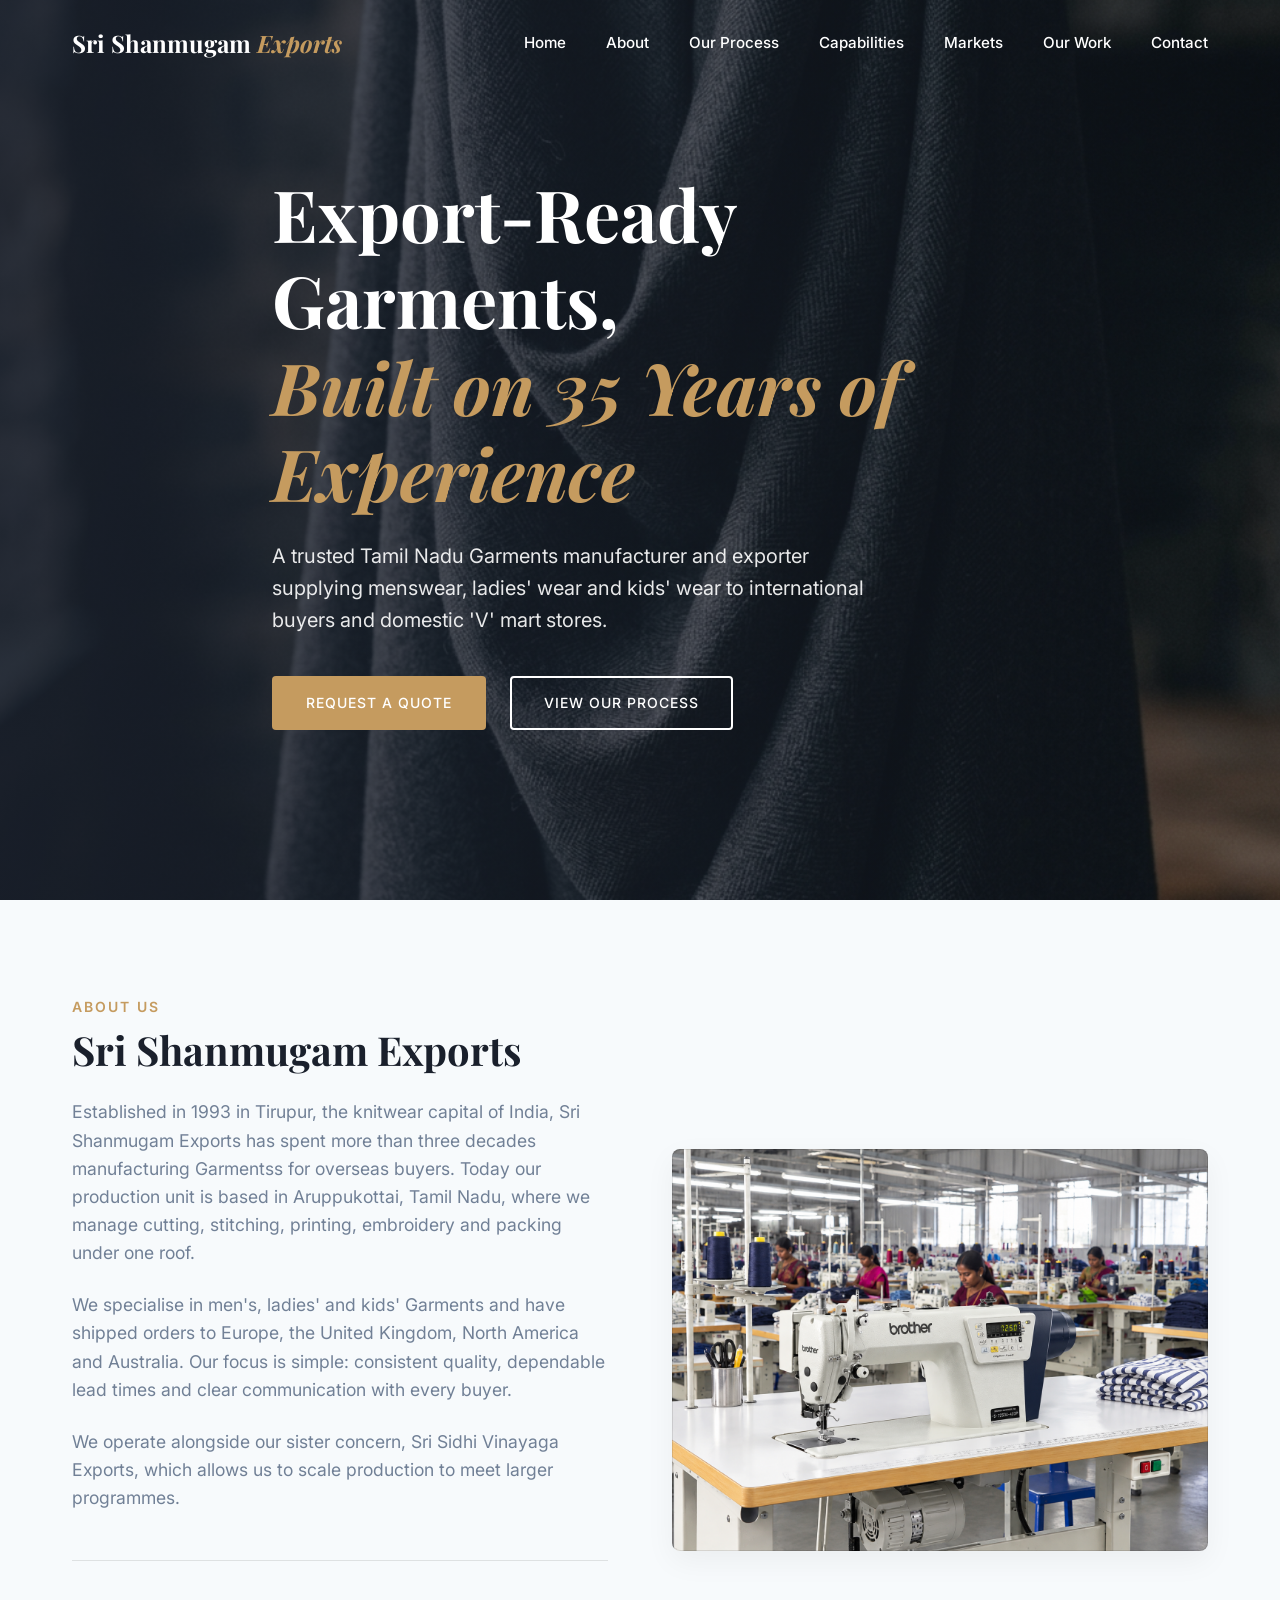
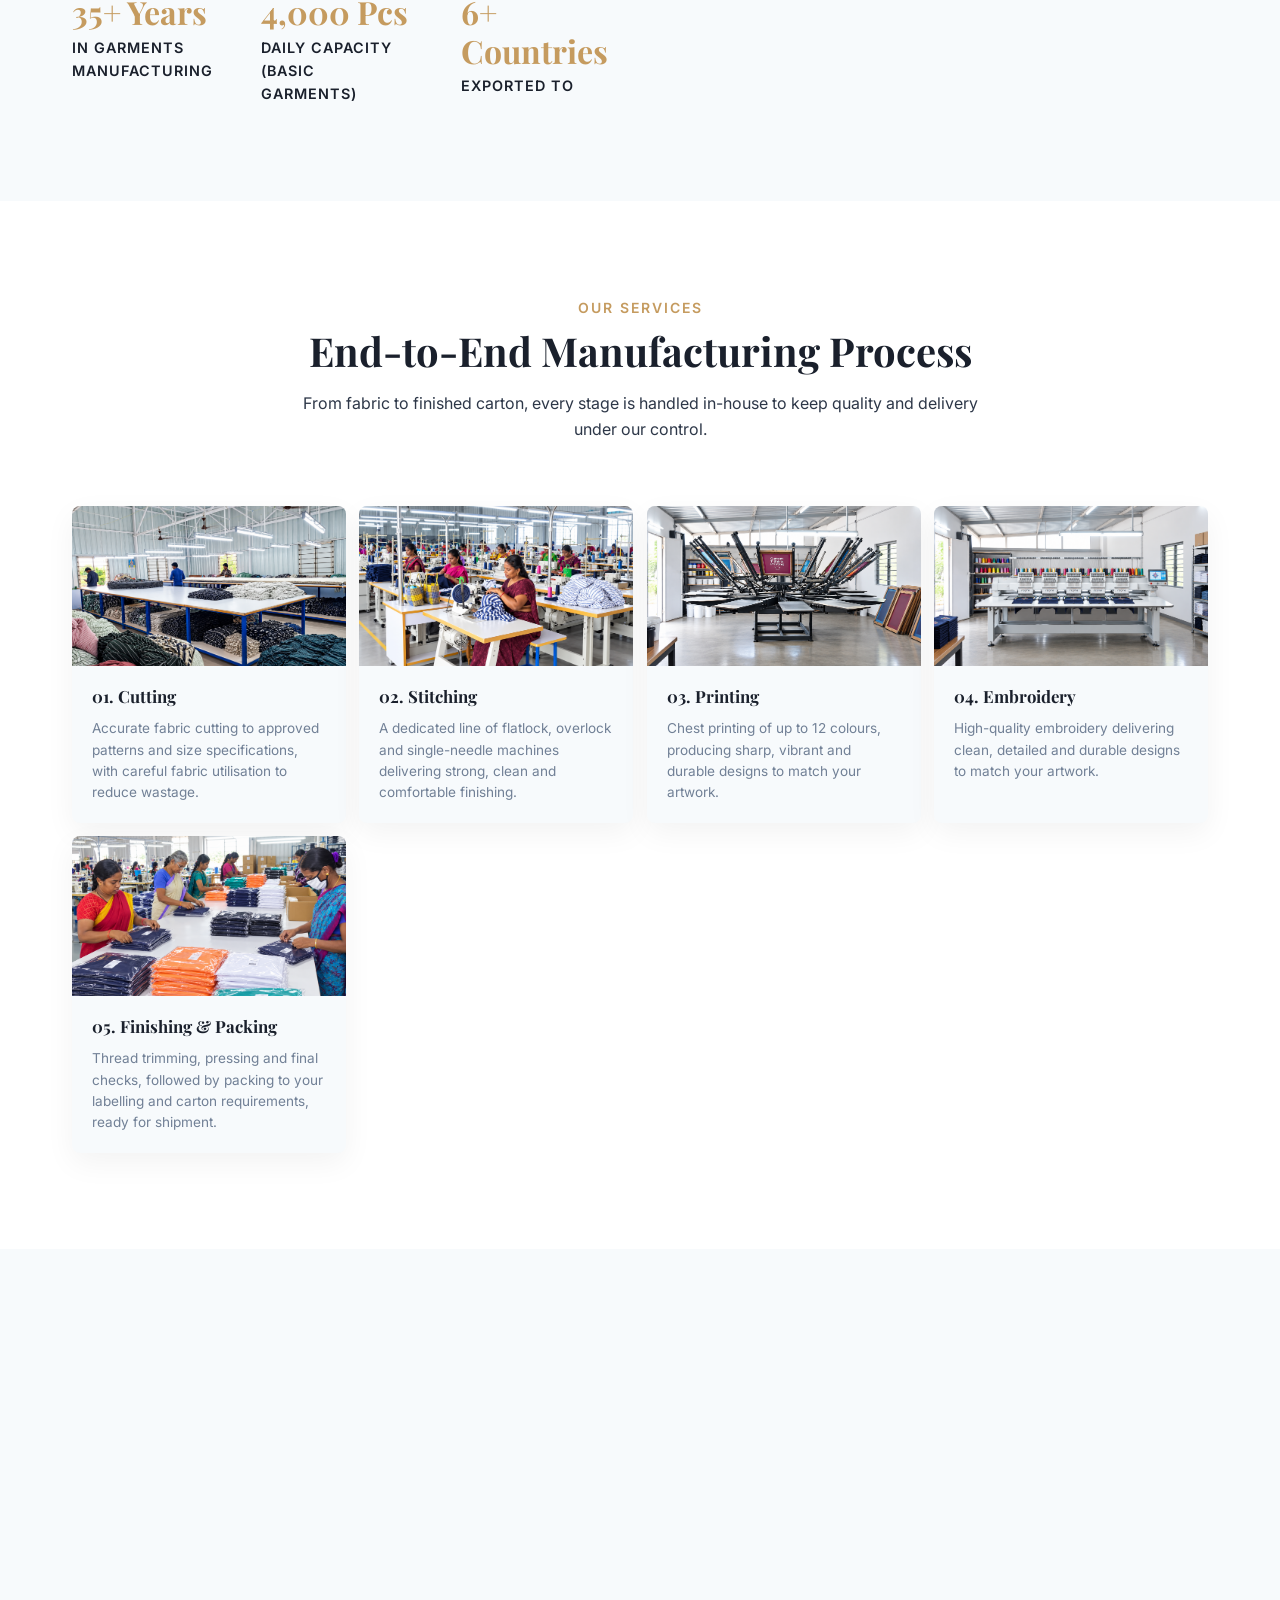
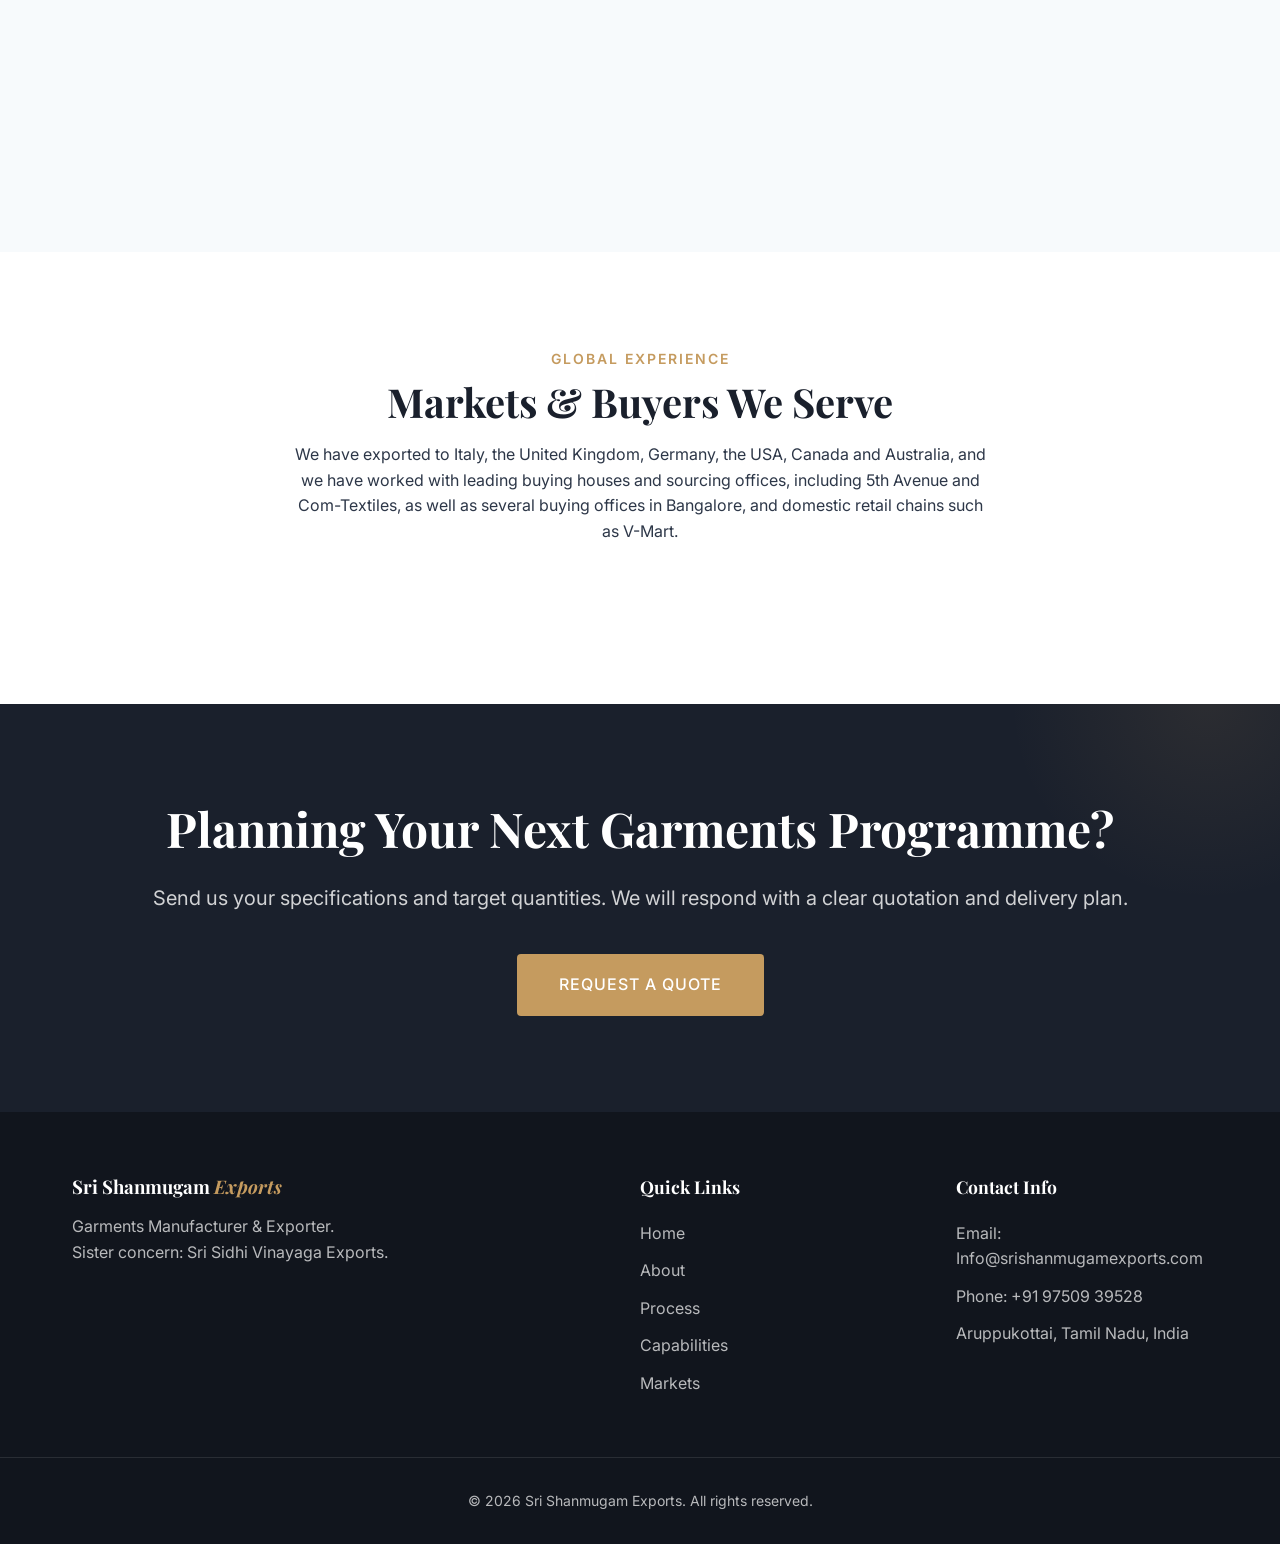
==== commit ba562012: "did changes on index images and removed figcaption in our works" ====
--- a/index.html
+++ b/index.html
@@ -119,7 +119,7 @@
 
                     <div class="process-card fade-in-up" style="transition-delay: 0.2s;">
                         <div class="card-image">
-                            <img src="assets/tshirt_stitching.png" alt="Stitching">
+                            <img src="assets/tshirt_stitching1.png" alt="Stitching">
                         </div>
                         <div class="card-content">
                             <h3>02. Stitching</h3>
@@ -141,7 +141,7 @@
 
                      <div class="process-card fade-in-up" style="transition-delay: 0.3s;">
                         <div class="card-image">
-                            <img src="assets/tshirt_printing.png" alt="Embroidery">
+                            <img src="assets/tshirt_embroidery.png" alt="Embroidery">
                         </div>
                         <div class="card-content">
                             <h3>04. Embroidery</h3>
--- a/styles.css
+++ b/styles.css
@@ -850,3 +850,117 @@
         background: var(--color-primary);
     }
 }
+
+/* ==========================================================
+   MOBILE FIT — no horizontal scroll, no pinch-zoom needed
+   (appended; desktop layout above is unchanged)
+   ========================================================== */
+html {
+    -webkit-text-size-adjust: 100%;
+    text-size-adjust: 100%;
+    overflow-x: hidden;
+}
+
+/* Never let long words (emails, phone numbers) push the page wider than the screen */
+.info-block p,
+.footer-contact p,
+.card-content p,
+.contact-info p {
+    overflow-wrap: anywhere;
+}
+
+.process-grid {
+    grid-template-columns: repeat(auto-fit, minmax(min(250px, 100%), 1fr));
+}
+
+@media (max-width: 768px) {
+    .container { padding: 0 1.25rem; }
+    .section-padding { padding: 3.5rem 0; }
+
+    /* Header */
+    .logo a { font-size: 1.2rem; }
+    header { padding: 1rem 0; }
+    header.scrolled { padding: 0.75rem 0; }
+
+    /* Menu: links were dark-on-dark on pages where the header is already "scrolled" */
+    .nav-links.open { gap: 0; padding: 0.5rem 1.25rem 1rem; }
+    .nav-links.open li a,
+    header.scrolled .nav-links.open a {
+        color: var(--color-white);
+        display: block;
+        padding: 0.75rem 0;
+    }
+    .nav-links a::after { display: none; }
+
+    /* Hero: fit the real visible screen height (URL bar aware) */
+    .hero {
+        height: auto;
+        min-height: 100vh;
+        min-height: 100svh;
+        padding: 6rem 0 3rem;
+    }
+    .hero-content p { font-size: 1.05rem; margin-bottom: 1.75rem; }
+
+    /* Headings */
+    .about-text h2,
+    .section-header h2 { font-size: 1.9rem; }
+    .about-text p { font-size: 1rem; margin-bottom: 1.1rem; }
+    .section-header { margin-bottom: 2rem; }
+    .cta h2 { font-size: 2rem; margin-bottom: 1rem; }
+    .cta p { font-size: 1.05rem; margin-bottom: 1.75rem; }
+
+    /* Stats: were a 3-column row with 3rem gaps = overflow */
+    .stats { flex-direction: column; gap: 1.25rem; margin-top: 2rem; padding-top: 1.5rem; }
+    .stat-item h3 { font-size: 1.6rem; }
+
+    /* 5 process cards in 2 columns: let the last one span the row */
+    .manufacturing-process-grid .process-card:last-child { grid-column: 1 / -1; }
+    .manufacturing-process-grid .card-image { height: 130px; }
+    .manufacturing-process-grid .card-content { padding: 1rem; }
+    .card-content { padding: 1.25rem; }
+
+    /* Inner page header (fixed header overlaps it, so keep top padding) */
+    .page-header { padding: 7rem 0 3rem; }
+    .page-header h1 { font-size: 2.2rem; }
+    .page-header p { font-size: 1.05rem; }
+
+    /* Contact */
+    .contact-grid { gap: 2rem; }
+    .contact-info p { margin-bottom: 1.5rem; }
+    .contact-form-container { padding: 1.5rem; }
+    .info-block { margin-bottom: 1.5rem; }
+
+    /* Gallery: 2 columns so more fits on screen */
+    .gallery-grid { grid-template-columns: repeat(2, minmax(0, 1fr)); gap: 0.75rem; }
+    .gallery-item figcaption { padding: 0.6rem 0.75rem 0.75rem; }
+    .gallery-item figcaption strong { font-size: 0.9rem; }
+    .gallery-filters { margin-bottom: 1.5rem; gap: 0.5rem; }
+    .filter-btn { padding: 0.5rem 1.1rem; }
+    .lightbox { padding: 1rem; }
+    .lightbox img { max-height: 75vh; }
+
+    /* Footer */
+    footer { padding: 3rem 0 1.5rem; }
+    .footer-content { margin-bottom: 2rem; }
+
+    /* Side-slide animations create sideways overflow on small screens: slide up instead */
+    .fade-in-left,
+    .fade-in-right { transform: translateY(30px); }
+    .is-visible { transform: translate(0); }
+}
+
+@media (max-width: 480px) {
+    .hero-content h1 { font-size: 2.1rem; }
+    .btn { padding: 0.8rem 1.25rem; }
+    .btn-large { padding: 0.9rem 1.5rem; font-size: 0.95rem; }
+    .manufacturing-process-grid { grid-template-columns: 1fr; }
+    .manufacturing-process-grid .card-image { height: 160px; }
+}
+
+/* Touch screens have no hover: stop cards "stuck" lifted after a tap */
+@media (hover: none) {
+    .process-card:hover { transform: none; box-shadow: var(--box-shadow); }
+    .process-card:hover .card-image img,
+    .gallery-item:hover img,
+    .image-wrapper:hover img { transform: none; }
+}
